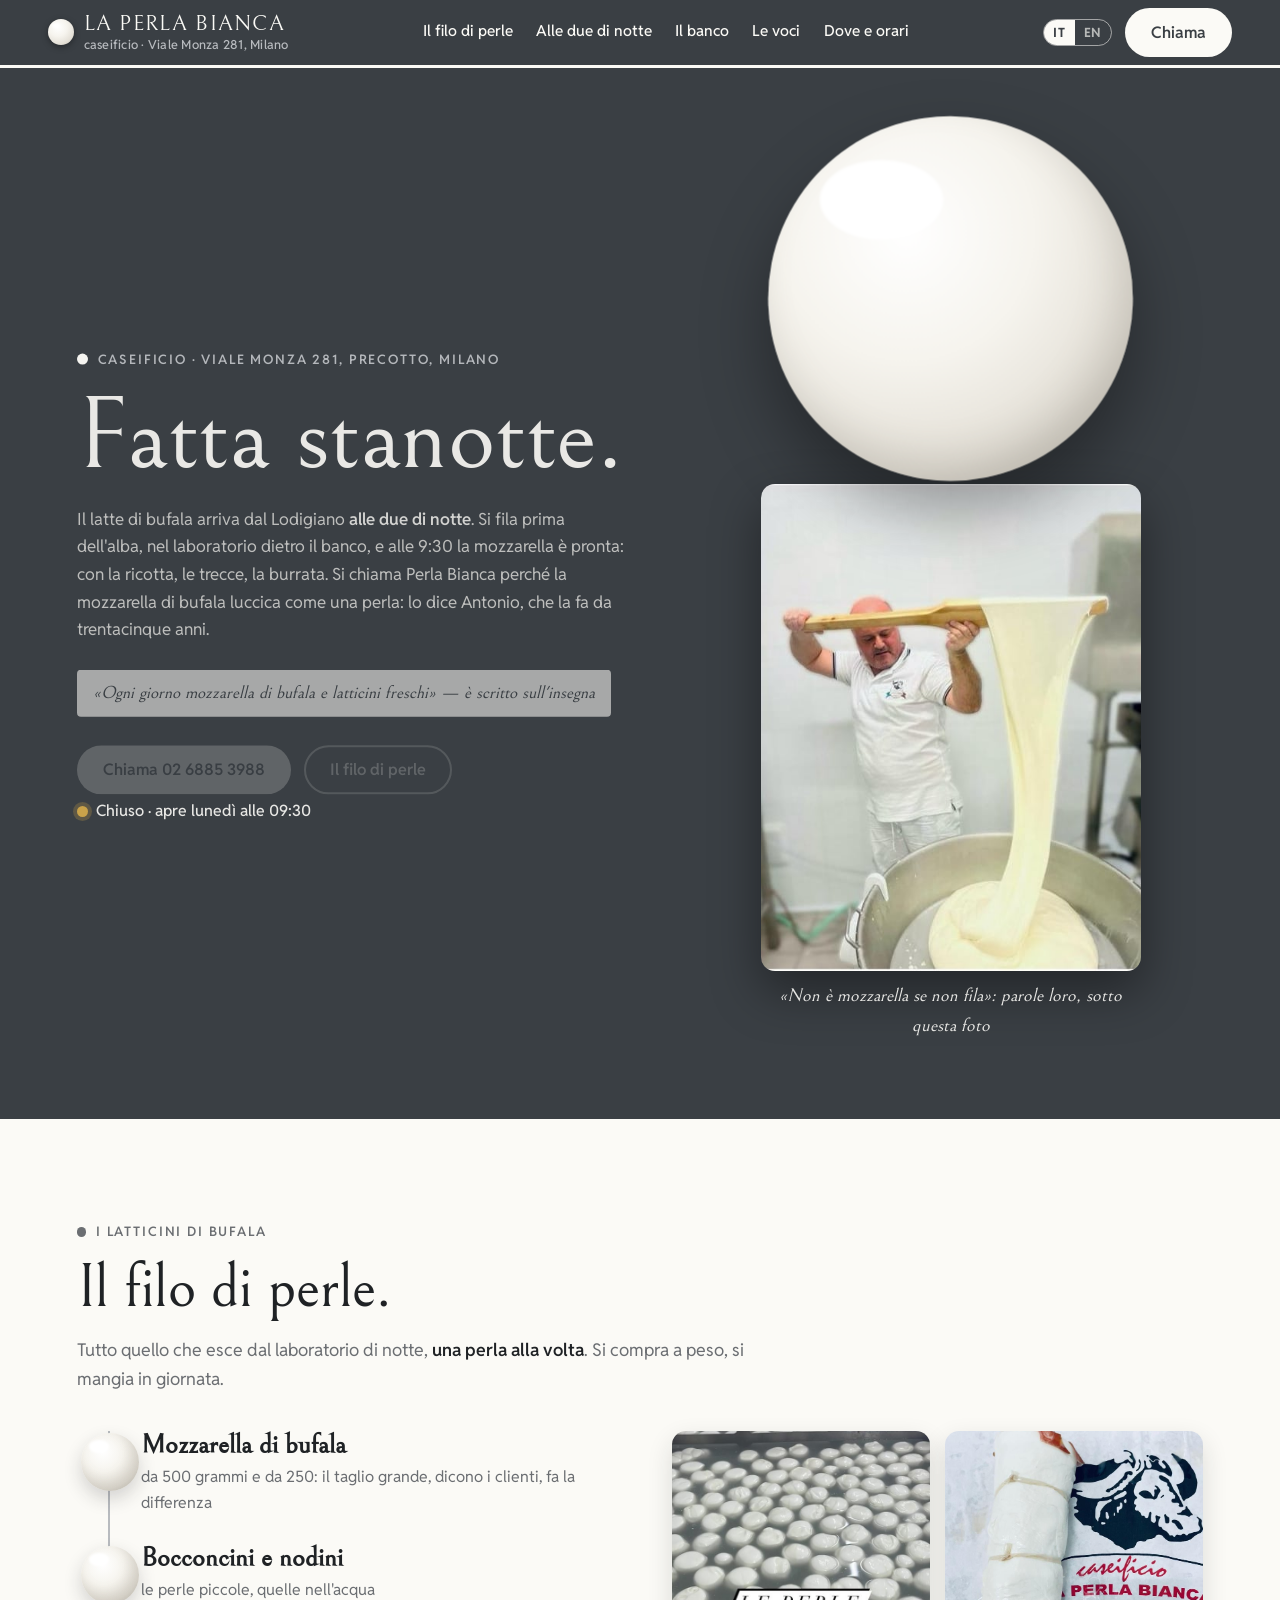
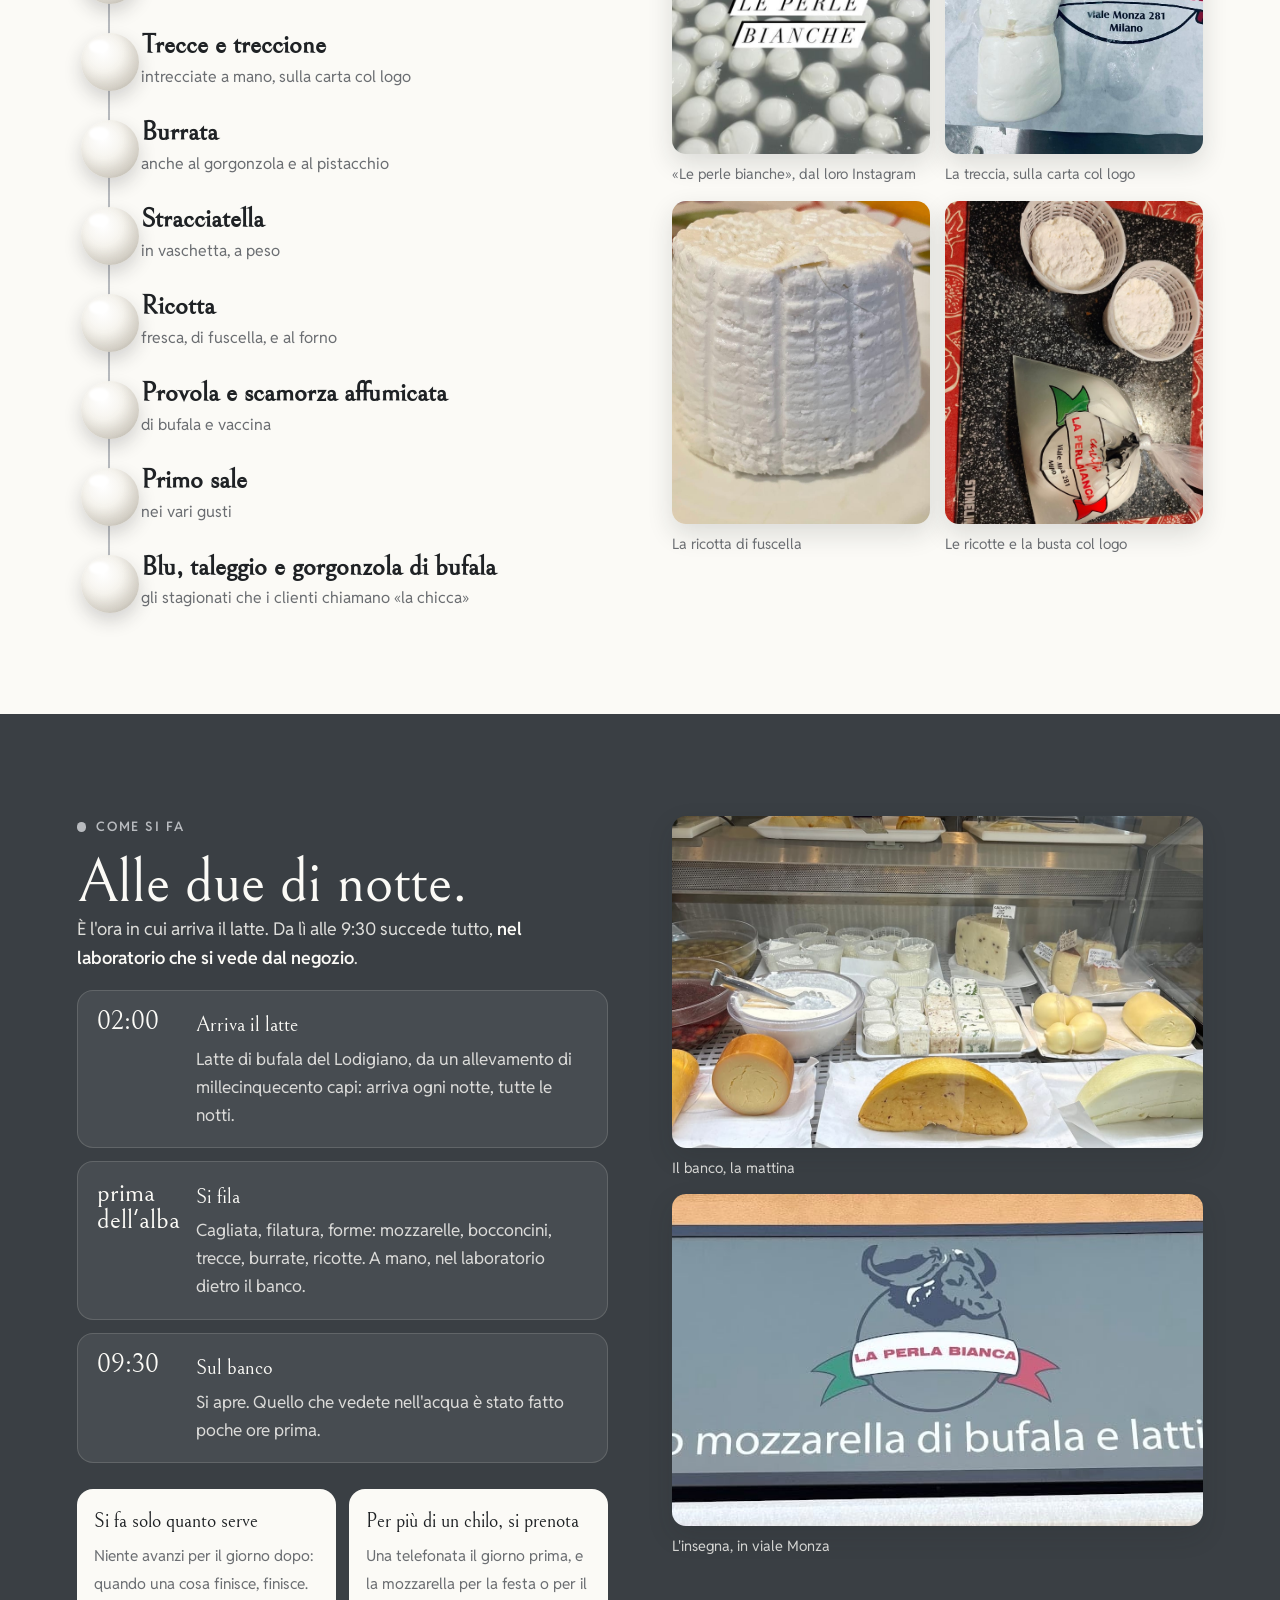
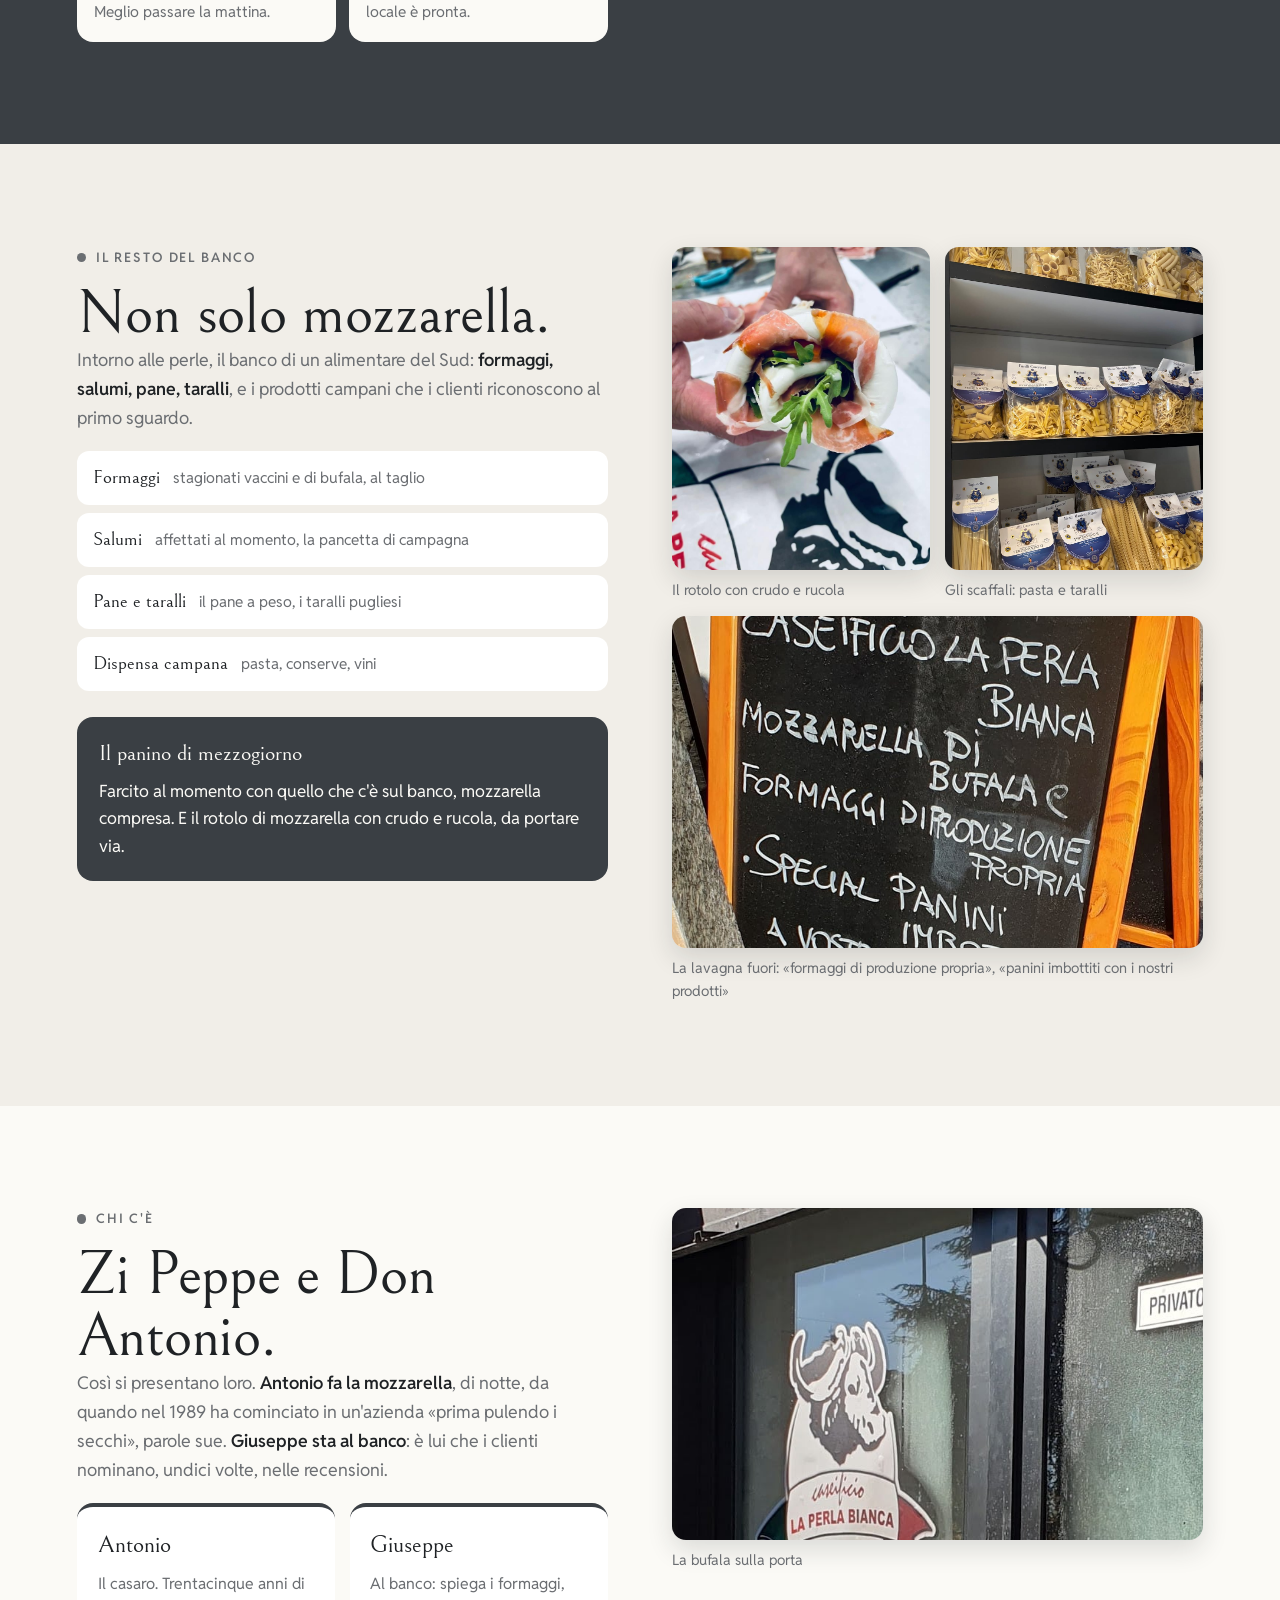
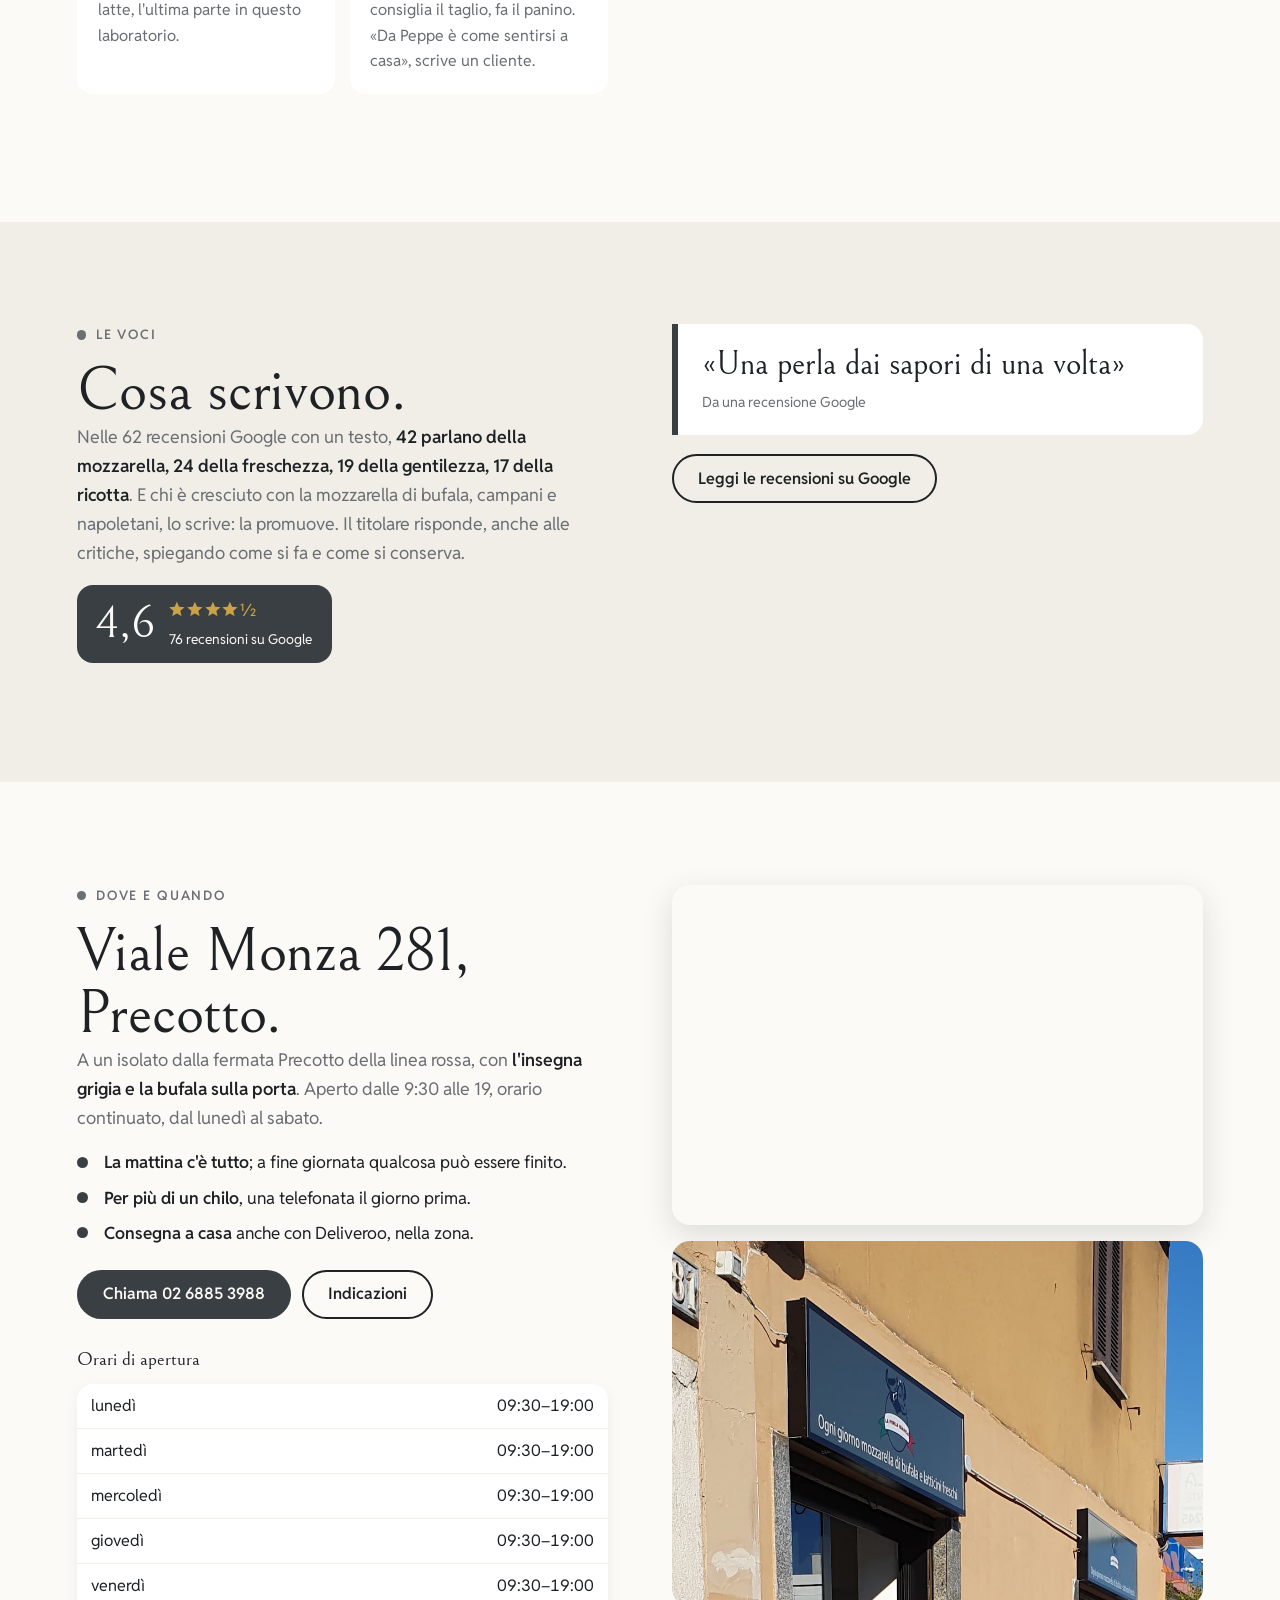
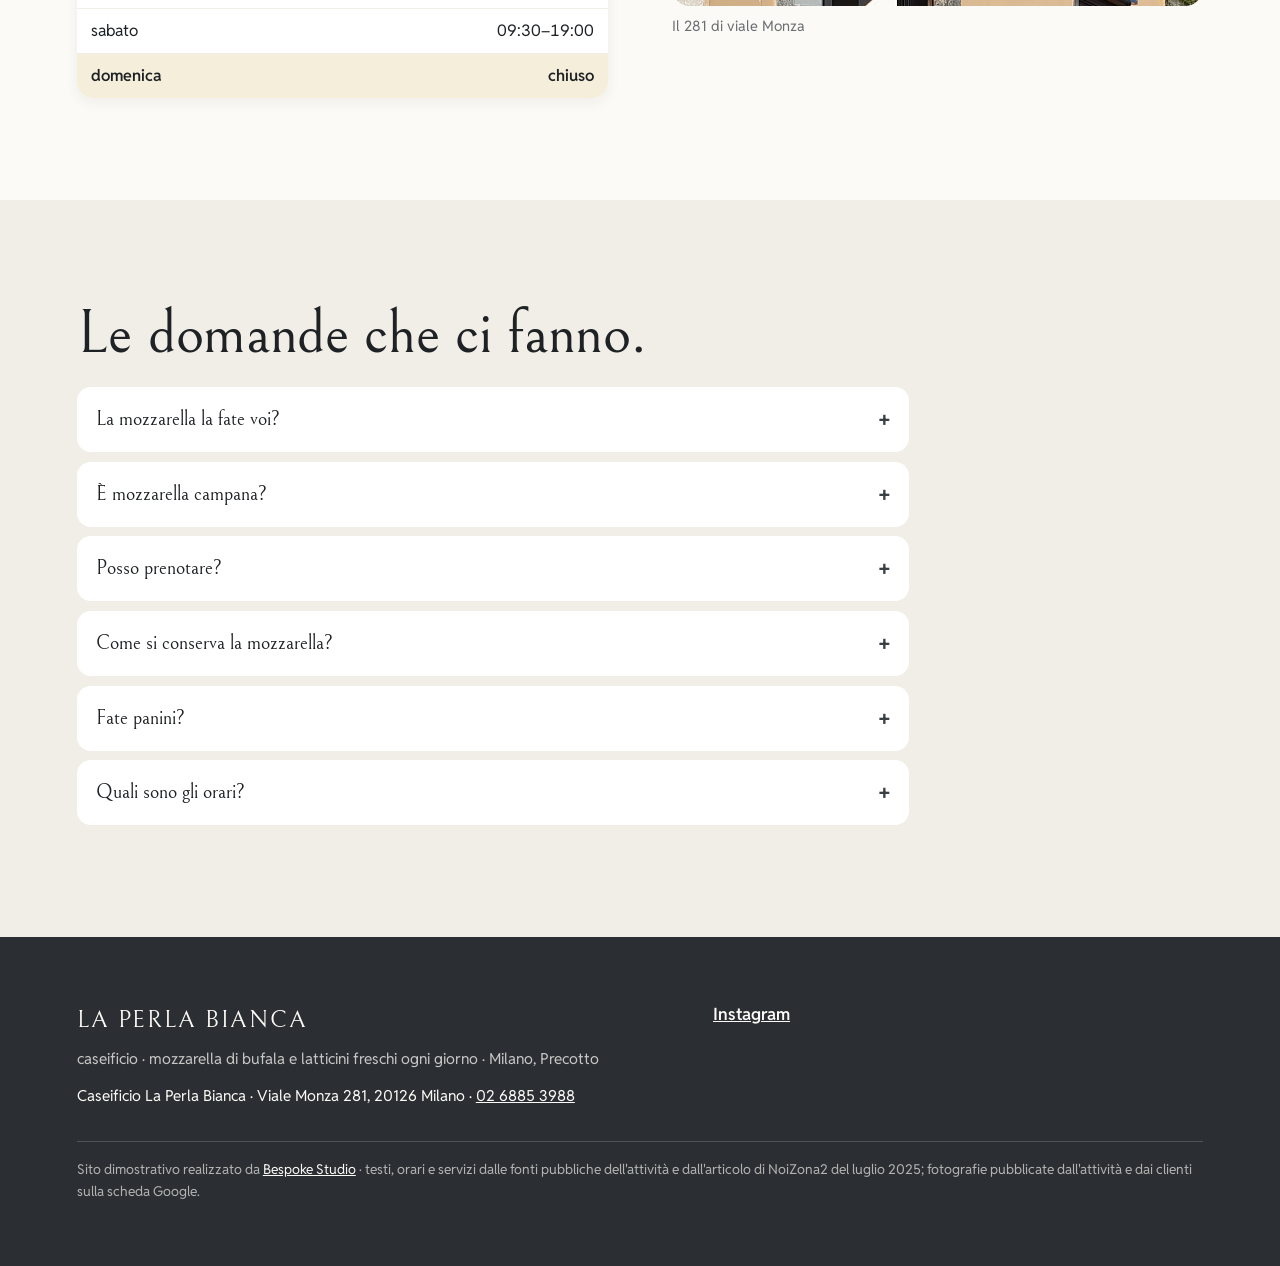
==== index.html @ 7b5be37a "Caseificio La Perla Bianca — sito vetrina «Fatta stanotte.» (Precotto, #188) Il latte di bufala arri" ====
<!doctype html>
<html lang="it" class="no-js">
<head>
<meta charset="utf-8">
<meta name="viewport" content="width=device-width, initial-scale=1">
<title>Caseificio La Perla Bianca — mozzarella di bufala fatta ogni notte a Milano Precotto, Viale Monza 281</title>
<meta name="description" content="Caseificio La Perla Bianca, Viale Monza 281 a Milano Precotto: mozzarella di bufala, bocconcini, trecce, burrata, stracciatella, ricotta, provola e scamorza fatte ogni notte con il latte di bufala del Lodigiano, e alle 9:30 sul banco. Formaggi, salumi, pane, taralli, panini farciti al momento. Tel 02 6885 3988.">
<link rel="canonical" href="https://rotenzark.github.io/caseificio-la-perla-bianca/">
<meta property="og:type" content="business.business">
<meta property="og:title" content="Caseificio La Perla Bianca — Fatta stanotte.">
<meta property="og:description" content="Mozzarella di bufala e latticini freschi ogni giorno, fatti di notte nel laboratorio di Viale Monza 281, Milano Precotto.">
<meta property="og:image" content="https://rotenzark.github.io/caseificio-la-perla-bianca/img/og.jpg">
<meta property="og:url" content="https://rotenzark.github.io/caseificio-la-perla-bianca/">
<meta property="og:locale" content="it_IT">
<meta name="twitter:card" content="summary_large_image">
<meta name="twitter:title" content="Caseificio La Perla Bianca — Fatta stanotte.">
<meta name="twitter:description" content="Mozzarella di bufala e latticini freschi ogni giorno, a Milano Precotto. Viale Monza 281.">
<meta name="twitter:image" content="https://rotenzark.github.io/caseificio-la-perla-bianca/img/og.jpg">
<meta name="theme-color" content="#3A3F44">
<link rel="icon" href="img/favicon.svg" type="image/svg+xml">
<link rel="icon" href="img/favicon-32.png" sizes="32x32" type="image/png">
<link rel="apple-touch-icon" href="img/apple-touch-icon.png">
<link rel="preconnect" href="https://fonts.googleapis.com">
<link rel="preconnect" href="https://fonts.gstatic.com" crossorigin>
<link href="https://fonts.googleapis.com/css2?family=Bellefair&family=Reddit+Sans:wght@400;500;600;700&display=swap" rel="stylesheet">
<link rel="stylesheet" href="css/styles.css?v=1">
<script type="application/ld+json">
{"@context":"https://schema.org","@type":"GroceryStore","name":"Caseificio La Perla Bianca","image":"https://rotenzark.github.io/caseificio-la-perla-bianca/img/og.jpg","url":"https://rotenzark.github.io/caseificio-la-perla-bianca/","telephone":"+390268853988","address":{"@type":"PostalAddress","streetAddress":"Viale Monza 281","addressLocality":"Milano","postalCode":"20126","addressRegion":"MI","addressCountry":"IT"},"openingHoursSpecification":[{"@type":"OpeningHoursSpecification","dayOfWeek":["Monday","Tuesday","Wednesday","Thursday","Friday","Saturday"],"opens":"09:30","closes":"19:00"}],"aggregateRating":{"@type":"AggregateRating","ratingValue":"4.6","reviewCount":"76"},"sameAs":["https://www.instagram.com/laperlabianca_milano/"]}
</script>
<script type="application/ld+json">
{"@context":"https://schema.org","@type":"FAQPage","mainEntity":[
{"@type":"Question","name":"La mozzarella la fate voi?","acceptedAnswer":{"@type":"Answer","text":"Sì: il latte di bufala arriva dal Lodigiano alle due di notte e viene lavorato prima dell'alba nel laboratorio dietro il banco, che si vede dal negozio. Alle 9:30 la mozzarella è pronta."}},
{"@type":"Question","name":"È mozzarella campana?","acceptedAnswer":{"@type":"Answer","text":"No: è mozzarella di latte di bufala del Lodigiano, fatta a Milano ogni notte. Tra chi la compra ci sono molti campani e napoletani, e lo scrivono nelle recensioni."}},
{"@type":"Question","name":"Posso prenotare?","acceptedAnswer":{"@type":"Answer","text":"Sì, con una telefonata allo 02 6885 3988: per quantità sopra il chilo è meglio prenotare il giorno prima, perché si produce solo quanto serve e quando finisce, finisce."}},
{"@type":"Question","name":"Come si conserva la mozzarella?","acceptedAnswer":{"@type":"Answer","text":"Nel suo liquido, e se non si mangia subito in frigorifero, tirandola fuori un po' prima di mangiarla. È un prodotto fresco e delicato: meglio comprarla il giorno stesso."}},
{"@type":"Question","name":"Fate panini?","acceptedAnswer":{"@type":"Answer","text":"Sì: panini farciti al momento con i prodotti del banco, mozzarella compresa, per il pranzo. E il rotolo di mozzarella con crudo e rucola."}},
{"@type":"Question","name":"Quali sono gli orari?","acceptedAnswer":{"@type":"Answer","text":"Dal lunedì al sabato dalle 9:30 alle 19, orario continuato. Domenica chiuso. La mattina c'è tutto; a fine giornata qualcosa può essere finito."}}
]}
</script>
</head>
<body>

<div class="intro" id="intro" aria-hidden="true">
  <span class="perla"><span class="perla__luce"></span></span>
  <p class="intro__nome">La Perla Bianca</p>
  <button type="button" class="intro__skip" id="introSkip" data-i18n="intro.skip">salta</button>
</div>

<header class="testata" id="top">
  <a class="marchio" href="#top" aria-label="Caseificio La Perla Bianca, torna in cima" data-i18n-aria="nav.home">
    <span class="perla" aria-hidden="true"><span class="perla__luce"></span></span>
    <span><span class="marchio__n">La Perla Bianca</span><br><span class="marchio__s" data-i18n="marchio.s">caseificio · Viale Monza 281, Milano</span></span>
  </a>
  <nav class="nav" id="mainNav" aria-label="Menu principale">
    <a href="#perle" data-i18n="nav.perle">Il filo di perle</a>
    <a href="#notte" data-i18n="nav.notte">Alle due di notte</a>
    <a href="#banco" data-i18n="nav.banco">Il banco</a>
    <a href="#voci" data-i18n="nav.voci">Le voci</a>
    <a href="#dove" data-i18n="nav.dove">Dove e orari</a>
  </nav>
  <div class="testata__coda">
    <div class="lingue" role="group" aria-label="Lingua">
      <button type="button" data-lang="it" class="is-on">IT</button><button type="button" data-lang="en">EN</button>
    </div>
    <a class="bottone bottone--perla" href="tel:+390268853988" data-i18n="cta.chiama">Chiama</a>
    <button type="button" class="burger" id="burger" aria-label="Apri il menu" aria-expanded="false" aria-controls="drawer" data-i18n-aria="nav.apri"><span></span><span></span><span></span></button>
  </div>
</header>
<div class="drawer" id="drawer" hidden>
  <a href="#perle" data-i18n="nav.perle">Il filo di perle</a>
  <a href="#notte" data-i18n="nav.notte">Alle due di notte</a>
  <a href="#banco" data-i18n="nav.banco">Il banco</a>
  <a href="#voci" data-i18n="nav.voci">Le voci</a>
  <a href="#dove" data-i18n="nav.dove">Dove e orari</a>
  <a class="drawer__cta" href="tel:+390268853988" data-i18n="cta.chiama2">Chiama 02 6885 3988</a>
</div>

<main>

<!-- ═══ APERTURA: sul grigio dell'insegna, la perla grande e Antonio che fila ═══ -->
<section class="apertura" aria-labelledby="titolo">
  <div class="apertura__testo">
    <p class="apertura__kicker" data-i18n="h.kicker">Caseificio · Viale Monza 281, Precotto, Milano</p>
    <h1 class="apertura__h" id="titolo" data-i18n="h.h1">Fatta stanotte.</h1>
    <p class="apertura__sub" data-i18n="h.sub">Il latte di bufala arriva dal Lodigiano <em>alle due di notte</em>. Si fila prima dell'alba, nel laboratorio dietro il banco, e alle 9:30 la mozzarella è pronta: con la ricotta, le trecce, la burrata. Si chiama Perla Bianca perché la mozzarella di bufala luccica come una perla: lo dice Antonio, che la fa da trentacinque anni.</p>
    <p class="nastro" data-i18n="h.nastro">«Ogni giorno mozzarella di bufala e latticini freschi» — è scritto sull'insegna</p>
    <div class="apertura__azioni">
      <a class="bottone bottone--perla" href="tel:+390268853988" data-i18n="h.cta1">Chiama 02 6885 3988</a>
      <a class="bottone bottone--filo-chiaro" href="#perle" data-i18n="h.cta2">Il filo di perle</a>
    </div>
    <p class="apertura__stato" id="orarioStato">Orari in negozio</p>
  </div>
  <div class="apertura__scena">
    <span class="perla perla--grande" id="perlaGrande" aria-hidden="true"><span class="perla__luce" id="perlaLuce"></span></span>
    <figure class="apertura__foto">
      <img src="img/filatura.jpg" alt="Antonio nel laboratorio solleva con una pala di legno la pasta filata della mozzarella, che si allunga dal secchio d'acciaio" width="495" height="635" data-i18n-alt="h.alt">
      <figcaption data-i18n="h.cap">«Non è mozzarella se non fila»: parole loro, sotto questa foto</figcaption>
    </figure>
  </div>
</section>

<!-- ═══ 1 · IL FILO DI PERLE ═══ -->
<section class="sezione sezione--perla" id="perle" aria-labelledby="ph">
  <div class="sezione__testa">
    <p class="sezione__k" data-i18n="p.k">i latticini di bufala</p>
    <h2 id="ph" data-i18n="p.h">Il filo di perle.</h2>
    <p class="sezione__p reveal" data-i18n="p.p">Tutto quello che esce dal laboratorio di notte, <em>una perla alla volta</em>. Si compra a peso, si mangia in giornata.</p>
  </div>
  <div class="griglia">
    <ol class="filo" id="filo">
      <li data-perla><span class="perla" aria-hidden="true"><span class="perla__luce"></span></span><b data-i18n="f1.t">Mozzarella di bufala</b><span data-i18n="f1.d">da 500 grammi e da 250: il taglio grande, dicono i clienti, fa la differenza</span></li>
      <li data-perla><span class="perla" aria-hidden="true"><span class="perla__luce"></span></span><b data-i18n="f2.t">Bocconcini e nodini</b><span data-i18n="f2.d">le perle piccole, quelle nell'acqua</span></li>
      <li data-perla><span class="perla" aria-hidden="true"><span class="perla__luce"></span></span><b data-i18n="f3.t">Trecce e treccione</b><span data-i18n="f3.d">intrecciate a mano, sulla carta col logo</span></li>
      <li data-perla><span class="perla" aria-hidden="true"><span class="perla__luce"></span></span><b data-i18n="f4.t">Burrata</b><span data-i18n="f4.d">anche al gorgonzola e al pistacchio</span></li>
      <li data-perla><span class="perla" aria-hidden="true"><span class="perla__luce"></span></span><b data-i18n="f5.t">Stracciatella</b><span data-i18n="f5.d">in vaschetta, a peso</span></li>
      <li data-perla><span class="perla" aria-hidden="true"><span class="perla__luce"></span></span><b data-i18n="f6.t">Ricotta</b><span data-i18n="f6.d">fresca, di fuscella, e al forno</span></li>
      <li data-perla><span class="perla" aria-hidden="true"><span class="perla__luce"></span></span><b data-i18n="f7.t">Provola e scamorza affumicata</b><span data-i18n="f7.d">di bufala e vaccina</span></li>
      <li data-perla><span class="perla" aria-hidden="true"><span class="perla__luce"></span></span><b data-i18n="f8.t">Primo sale</b><span data-i18n="f8.d">nei vari gusti</span></li>
      <li data-perla><span class="perla" aria-hidden="true"><span class="perla__luce"></span></span><b data-i18n="f9.t">Blu, taleggio e gorgonzola di bufala</b><span data-i18n="f9.d">gli stagionati che i clienti chiamano «la chicca»</span></li>
    </ol>
    <ul class="tessere">
      <li class="reveal"><figure><button type="button" class="shot" data-full="img/perle.jpg"><img src="img/perle.jpg" alt="Decine di mozzarelle bianche galleggiano nell'acqua di governo, con la scritta del loro post «Le perle bianche»" width="576" height="860" data-i18n-alt="p.a1"></button><figcaption data-i18n="p.c1">«Le perle bianche», dal loro Instagram</figcaption></figure></li>
      <li class="reveal reveal-d1"><figure><button type="button" class="shot" data-full="img/treccia.jpg"><img src="img/treccia.jpg" alt="Una treccia di mozzarella legata con la rafia sulla carta con il logo della bufala e l'indirizzo Viale Monza 281" width="768" height="1024" data-i18n-alt="p.a2"></button><figcaption data-i18n="p.c2">La treccia, sulla carta col logo</figcaption></figure></li>
      <li class="reveal reveal-d2"><figure><button type="button" class="shot" data-full="img/ricotta.jpg"><img src="img/ricotta.jpg" alt="Una ricotta di fuscella appena sformata, con i segni del cestino, su un piatto" width="1200" height="1138" data-i18n-alt="p.a3"></button><figcaption data-i18n="p.c3">La ricotta di fuscella</figcaption></figure></li>
      <li class="reveal reveal-d3"><figure><button type="button" class="shot" data-full="img/fuscelle.jpg"><img src="img/fuscelle.jpg" alt="Due ricotte nelle fuscelle e la busta della mozzarella con il logo La Perla Bianca" width="1200" height="1750" data-i18n-alt="p.a4"></button><figcaption data-i18n="p.c4">Le ricotte e la busta col logo</figcaption></figure></li>
    </ul>
  </div>
</section>

<!-- ═══ 2 · ALLE DUE DI NOTTE ═══ -->
<section class="sezione sezione--notte" id="notte" aria-labelledby="nh">
  <div class="griglia">
    <div>
      <p class="sezione__k" data-i18n="n.k">come si fa</p>
      <h2 id="nh" data-i18n="n.h">Alle due di notte.</h2>
      <p class="sezione__p reveal" data-i18n="n.p">È l'ora in cui arriva il latte. Da lì alle 9:30 succede tutto, <em>nel laboratorio che si vede dal negozio</em>.</p>
      <ol class="passi">
        <li class="reveal"><time datetime="02:00">02:00</time><div><b data-i18n="s1.t">Arriva il latte</b><p data-i18n="s1.d">Latte di bufala del Lodigiano, da un allevamento di millecinquecento capi: arriva ogni notte, tutte le notti.</p></div></li>
        <li class="reveal reveal-d1"><time datetime="05:00">prima dell'alba</time><div><b data-i18n="s2.t">Si fila</b><p data-i18n="s2.d">Cagliata, filatura, forme: mozzarelle, bocconcini, trecce, burrate, ricotte. A mano, nel laboratorio dietro il banco.</p></div></li>
        <li class="reveal reveal-d2"><time datetime="09:30">09:30</time><div><b data-i18n="s3.t">Sul banco</b><p data-i18n="s3.d">Si apre. Quello che vedete nell'acqua è stato fatto poche ore prima.</p></div></li>
      </ol>
      <ul class="regole">
        <li class="reveal"><b data-i18n="r1.t">Si fa solo quanto serve</b><span data-i18n="r1.d">Niente avanzi per il giorno dopo: quando una cosa finisce, finisce. Meglio passare la mattina.</span></li>
        <li class="reveal reveal-d1"><b data-i18n="r2.t">Per più di un chilo, si prenota</b><span data-i18n="r2.d">Una telefonata il giorno prima, e la mozzarella per la festa o per il locale è pronta.</span></li>
      </ul>
    </div>
    <ul class="tessere">
      <li class="tutto reveal"><figure><button type="button" class="shot shot--largo" data-full="img/banco.jpg"><img src="img/banco.jpg" alt="Il banco frigo del caseificio con mozzarelle, ricottine e caciotte sui vassoi" width="1200" height="1120" data-i18n-alt="n.a1"></button><figcaption data-i18n="n.c1">Il banco, la mattina</figcaption></figure></li>
      <li class="tutto reveal reveal-d1"><figure><button type="button" class="shot shot--largo" data-full="img/insegna.jpg"><img src="img/insegna.jpg" alt="L'insegna grigia con il logo della bufala e la scritta: Ogni giorno mozzarella di bufala e latticini freschi" width="1376" height="384" data-i18n-alt="n.a2"></button><figcaption data-i18n="n.c2">L'insegna, in viale Monza</figcaption></figure></li>
    </ul>
  </div>
</section>

<!-- ═══ 3 · IL RESTO DEL BANCO ═══ -->
<section class="sezione sezione--latte" id="banco" aria-labelledby="bh">
  <div class="griglia">
    <div>
      <p class="sezione__k" data-i18n="b.k">il resto del banco</p>
      <h2 id="bh" data-i18n="b.h">Non solo mozzarella.</h2>
      <p class="sezione__p reveal" data-i18n="b.p">Intorno alle perle, il banco di un alimentare del Sud: <em>formaggi, salumi, pane, taralli</em>, e i prodotti campani che i clienti riconoscono al primo sguardo.</p>
      <ul class="elenco">
        <li class="reveal"><b data-i18n="e1.t">Formaggi</b><span data-i18n="e1.d">stagionati vaccini e di bufala, al taglio</span></li>
        <li class="reveal reveal-d1"><b data-i18n="e2.t">Salumi</b><span data-i18n="e2.d">affettati al momento, la pancetta di campagna</span></li>
        <li class="reveal reveal-d2"><b data-i18n="e3.t">Pane e taralli</b><span data-i18n="e3.d">il pane a peso, i taralli pugliesi</span></li>
        <li class="reveal reveal-d3"><b data-i18n="e4.t">Dispensa campana</b><span data-i18n="e4.d">pasta, conserve, vini</span></li>
      </ul>
      <p class="panino reveal"><b data-i18n="b.pt">Il panino di mezzogiorno</b><span data-i18n="b.pd">Farcito al momento con quello che c'è sul banco, mozzarella compresa. E il rotolo di mozzarella con crudo e rucola, da portare via.</span></p>
    </div>
    <ul class="tessere">
      <li class="reveal"><figure><button type="button" class="shot" data-full="img/involtino.jpg"><img src="img/involtino.jpg" alt="Una mano tiene un involtino di mozzarella con prosciutto crudo e rucola" width="768" height="1024" data-i18n-alt="b.a1"></button><figcaption data-i18n="b.c1">Il rotolo con crudo e rucola</figcaption></figure></li>
      <li class="reveal reveal-d1"><figure><button type="button" class="shot" data-full="img/scaffali.jpg"><img src="img/scaffali.jpg" alt="Gli scaffali del negozio con i pacchi di pasta e i taralli" width="1200" height="1280" data-i18n-alt="b.a2"></button><figcaption data-i18n="b.c2">Gli scaffali: pasta e taralli</figcaption></figure></li>
      <li class="tutto reveal reveal-d2"><figure><button type="button" class="shot shot--largo" data-full="img/lavagna.jpg"><img src="img/lavagna.jpg" alt="La lavagna fuori dal negozio: Caseificio La Perla Bianca, mozzarella di bufala e formaggi di produzione propria, special panini imbottiti con i nostri prodotti" width="900" height="1005" data-i18n-alt="b.a3"></button><figcaption data-i18n="b.c3">La lavagna fuori: «formaggi di produzione propria», «panini imbottiti con i nostri prodotti»</figcaption></figure></li>
    </ul>
  </div>
</section>

<!-- ═══ 4 · ZI PEPPE E DON ANTONIO ═══ -->
<section class="sezione sezione--perla" id="chi" aria-labelledby="ch">
  <div class="griglia">
    <div>
      <p class="sezione__k" data-i18n="c.k">chi c'è</p>
      <h2 id="ch" data-i18n="c.h">Zi Peppe e Don Antonio.</h2>
      <p class="sezione__p reveal" data-i18n="c.p">Così si presentano loro. <em>Antonio fa la mozzarella</em>, di notte, da quando nel 1989 ha cominciato in un'azienda «prima pulendo i secchi», parole sue. <em>Giuseppe sta al banco</em>: è lui che i clienti nominano, undici volte, nelle recensioni.</p>
      <ul class="chi">
        <li class="reveal"><b data-i18n="c1.t">Antonio</b><p data-i18n="c1.d">Il casaro. Trentacinque anni di latte, l'ultima parte in questo laboratorio.</p></li>
        <li class="reveal reveal-d1"><b data-i18n="c2.t">Giuseppe</b><p data-i18n="c2.d">Al banco: spiega i formaggi, consiglia il taglio, fa il panino. «Da Peppe è come sentirsi a casa», scrive un cliente.</p></li>
      </ul>
    </div>
    <ul class="tessere">
      <li class="tutto reveal"><figure><button type="button" class="shot shot--largo" data-full="img/porta.jpg"><img src="img/porta.jpg" alt="L'adesivo con il logo della bufala e la scritta La Perla Bianca sulla porta a vetri del negozio" width="720" height="967" data-i18n-alt="c.a1"></button><figcaption data-i18n="c.c1">La bufala sulla porta</figcaption></figure></li>
    </ul>
  </div>
</section>

<!-- ═══ LE VOCI ═══ -->
<section class="sezione sezione--latte" id="voci" aria-labelledby="vh">
  <div class="griglia">
    <div>
      <p class="sezione__k" data-i18n="v.k">le voci</p>
      <h2 id="vh" data-i18n="v.h">Cosa scrivono.</h2>
      <p class="sezione__p reveal" data-i18n="v.p">Nelle 62 recensioni Google con un testo, <em>42 parlano della mozzarella, 24 della freschezza, 19 della gentilezza, 17 della ricotta</em>. E chi è cresciuto con la mozzarella di bufala, campani e napoletani, lo scrive: la promuove. Il titolare risponde, anche alle critiche, spiegando come si fa e come si conserva.</p>
      <p class="badge reveal"><span class="badge__n">4,6</span><span class="badge__stelle" aria-hidden="true">★★★★½</span><span class="badge__s" data-i18n="v.badge">76 recensioni su Google</span></p>
    </div>
    <div>
      <blockquote class="voci__cit reveal">
        <p data-i18n="v.cit">«Una perla dai sapori di una volta»</p>
        <cite data-i18n="v.citda">Da una recensione Google</cite>
      </blockquote>
      <p class="reveal"><a class="bottone bottone--filo" href="https://www.google.com/maps/search/?api=1&query=Caseificio+La+Perla+Bianca+Viale+Monza+281+Milano" target="_blank" rel="noopener" data-i18n="v.btn">Leggi le recensioni su Google</a></p>
    </div>
  </div>
</section>

<!-- ═══ DOVE E QUANDO ═══ -->
<section class="sezione sezione--perla" id="dove" aria-labelledby="dh">
  <div class="griglia">
    <div>
      <p class="sezione__k" data-i18n="d.k">dove e quando</p>
      <h2 id="dh" data-i18n="d.h">Viale Monza 281, Precotto.</h2>
      <p class="sezione__p reveal" data-i18n="d.p">A un isolato dalla fermata Precotto della linea rossa, con <em>l'insegna grigia e la bufala sulla porta</em>. Aperto dalle 9:30 alle 19, orario continuato, dal lunedì al sabato.</p>
      <ul class="dove__note reveal">
        <li><span data-i18n="d.n1"><b>La mattina c'è tutto</b>; a fine giornata qualcosa può essere finito.</span></li>
        <li><span data-i18n="d.n2"><b>Per più di un chilo</b>, una telefonata il giorno prima.</span></li>
        <li><span data-i18n="d.n3"><b>Consegna a casa</b> anche con Deliveroo, nella zona.</span></li>
      </ul>
      <div class="dove__azioni reveal">
        <a class="bottone bottone--notte" href="tel:+390268853988" data-i18n="d.tel">Chiama 02 6885 3988</a>
        <a class="bottone bottone--filo" href="https://www.google.com/maps/dir/?api=1&destination=Viale+Monza+281,+20126+Milano" target="_blank" rel="noopener" data-i18n="d.strada">Indicazioni</a>
      </div>
      <table class="orari reveal">
        <caption data-i18n="o.cap">Orari di apertura</caption>
        <tbody>
          <tr data-day="1"><td data-i18n="g.lun">lunedì</td><td>09:30–19:00</td></tr>
          <tr data-day="2"><td data-i18n="g.mar">martedì</td><td>09:30–19:00</td></tr>
          <tr data-day="3"><td data-i18n="g.mer">mercoledì</td><td>09:30–19:00</td></tr>
          <tr data-day="4"><td data-i18n="g.gio">giovedì</td><td>09:30–19:00</td></tr>
          <tr data-day="5"><td data-i18n="g.ven">venerdì</td><td>09:30–19:00</td></tr>
          <tr data-day="6"><td data-i18n="g.sab">sabato</td><td>09:30–19:00</td></tr>
          <tr data-day="0"><td data-i18n="g.dom">domenica</td><td data-i18n="g.chiuso">chiuso</td></tr>
        </tbody>
      </table>
    </div>
    <div>
      <figure class="mappa reveal" id="mappa">
        <iframe title="Mappa: Caseificio La Perla Bianca, Viale Monza 281, Milano" data-i18n-title="d.mappa" src="https://www.google.com/maps?q=Caseificio+La+Perla+Bianca,+Viale+Monza+281,+20126+Milano&output=embed" loading="lazy" allowfullscreen referrerpolicy="no-referrer-when-downgrade"></iframe>
      </figure>
      <figure class="dove__foto reveal">
        <img src="img/ingresso.jpg" alt="L'ingresso del caseificio in viale Monza con il numero civico 281 e l'insegna sopra la porta" width="960" height="853" data-i18n-alt="d.alt">
        <figcaption data-i18n="d.cap">Il 281 di viale Monza</figcaption>
      </figure>
    </div>
  </div>
</section>

<!-- ═══ DOMANDE ═══ -->
<section class="sezione sezione--latte domande" id="domande" aria-labelledby="doh">
  <h2 id="doh" data-i18n="do.h">Le domande che ci fanno.</h2>
  <details class="reveal"><summary data-i18n="qa.1">La mozzarella la fate voi?</summary><p data-i18n="ra.1">Sì: il latte di bufala arriva dal Lodigiano alle due di notte e viene lavorato prima dell'alba nel laboratorio dietro il banco, che si vede dal negozio. Alle 9:30 la mozzarella è pronta.</p></details>
  <details class="reveal"><summary data-i18n="qa.2">È mozzarella campana?</summary><p data-i18n="ra.2">No: è mozzarella di latte di bufala del Lodigiano, fatta a Milano ogni notte. Tra chi la compra ci sono molti campani e napoletani, e lo scrivono nelle recensioni.</p></details>
  <details class="reveal"><summary data-i18n="qa.3">Posso prenotare?</summary><p data-i18n="ra.3">Sì, con una telefonata allo 02 6885 3988: per quantità sopra il chilo è meglio prenotare il giorno prima, perché si produce solo quanto serve e quando finisce, finisce.</p></details>
  <details class="reveal"><summary data-i18n="qa.4">Come si conserva la mozzarella?</summary><p data-i18n="ra.4">Nel suo liquido, e se non si mangia subito in frigorifero, tirandola fuori un po' prima di mangiarla. È un prodotto fresco e delicato: meglio comprarla il giorno stesso.</p></details>
  <details class="reveal"><summary data-i18n="qa.5">Fate panini?</summary><p data-i18n="ra.5">Sì: panini farciti al momento con i prodotti del banco, mozzarella compresa, per il pranzo. E il rotolo di mozzarella con crudo e rucola.</p></details>
  <details class="reveal"><summary data-i18n="qa.6">Quali sono gli orari?</summary><p data-i18n="ra.6">Dal lunedì al sabato dalle 9:30 alle 19, orario continuato. Domenica chiuso. La mattina c'è tutto; a fine giornata qualcosa può essere finito.</p></details>
</section>

</main>

<footer class="piede">
  <div>
    <p class="piede__m">La Perla Bianca</p>
    <p class="piede__s" data-i18n="piede.s">caseificio · mozzarella di bufala e latticini freschi ogni giorno · Milano, Precotto</p>
    <p class="piede__d" data-i18n="piede.d">Caseificio La Perla Bianca · Viale Monza 281, 20126 Milano · <a href="tel:+390268853988">02 6885 3988</a></p>
  </div>
  <p class="piede__soc"><a href="https://www.instagram.com/laperlabianca_milano/" target="_blank" rel="noopener">Instagram</a></p>
  <p class="piede__b" data-i18n="piede.b">Sito dimostrativo realizzato da <a href="https://bespokestud.io" target="_blank" rel="noopener">Bespoke Studio</a> · testi, orari e servizi dalle fonti pubbliche dell'attività e dall'articolo di NoiZona2 del luglio 2025; fotografie pubblicate dall'attività e dai clienti sulla scheda Google.</p>
</footer>

<div class="barra" id="actionBar">
  <a href="tel:+390268853988" data-i18n="b.chiama">Chiama</a>
  <a href="#perle" data-i18n="b.perle">Perle</a>
  <a href="#dove" data-i18n="b.orari">Orari</a>
  <a href="#mappa" data-i18n="b.mappa">Mappa</a>
</div>

<div class="lightbox" id="lightbox" hidden>
  <button type="button" class="lightbox__chiudi" id="lightboxClose" aria-label="Chiudi" data-i18n-aria="lb.chiudi">&times;</button>
  <img src="" alt="" id="lightboxImg">
</div>

<script src="https://cdn.jsdelivr.net/npm/gsap@3.12.5/dist/gsap.min.js"></script>
<script src="https://cdn.jsdelivr.net/npm/gsap@3.12.5/dist/ScrollTrigger.min.js"></script>
<script src="js/main.js?v=1"></script>
</body>
</html>
---- css/styles.css ----
/* Caseificio La Perla Bianca · Precotto — «Fatta stanotte.»
   Il latte di bufala arriva alle due di notte e alle 9:30 la mozzarella è sul banco. Il nome è la
   loro metafora (la mozzarella che luccica come una perla) e il sito è un filo di perle: ogni
   latticino è una perla che si forma. Palette dal grigio dell'insegna e dal bianco del prodotto. */

/* ── reset tecnico (PLUMBING) ── */
[hidden]{display:none !important}
img{max-width:100%;height:auto}
*,*::before,*::after{box-sizing:border-box}

:root{
  --notte:#3A3F44; --notte-scura:#2B2F33; --notte-chiara:#4B5157;
  --perla:#FBFAF6; --latte:#F1EEE8; --siero:#E3DFD6; --bianco:#FFFFFF;
  --rosso:#C8102E; --verde:#1E7A46; --paglia:#C9A24A;
  --grafite:#1F2225; --grigio:#6B6E72; --grigio-chiaro:#B8BBBF;
  --f-tit:'Bellefair',Georgia,'Times New Roman',serif;
  --f-txt:'Reddit Sans',system-ui,-apple-system,'Segoe UI',sans-serif;
  --lato:clamp(1.2rem,6vw,6rem);
  --testata:68px;
}
html{scroll-behavior:smooth;scroll-padding-top:calc(var(--testata) + 8px)}
body{margin:0;font-family:var(--f-txt);font-size:1.06rem;line-height:1.65;color:var(--grafite);background:var(--perla);-webkit-font-smoothing:antialiased;overflow-x:hidden}
img{display:block}
a{color:inherit}
h1,h2,h3,h4{font-family:var(--f-tit);font-weight:400;line-height:1.02;margin:0;letter-spacing:-.005em}
h2{font-size:clamp(2.2rem,4.8vw,3.8rem)}
h3{font-size:clamp(1.3rem,2vw,1.6rem)}
p{margin:0 0 1em}
b,strong{font-weight:600}
:focus-visible{outline:3px solid var(--paglia);outline-offset:3px}
.sr{position:absolute;width:1px;height:1px;overflow:hidden;clip-path:inset(50%);white-space:nowrap}

/* reveal: stato iniziale solo dietro .js (anti-flash) */
.js .reveal{opacity:0;transform:translateY(14px);transition:opacity .7s ease,transform .7s ease}
.js .reveal.in-view{opacity:1;transform:none}
html:not(.js) .reveal{opacity:1;transform:none}

/* ── la perla (firma): una sfera bianca col riflesso che scorre ── */
.perla{position:relative;display:inline-block;width:var(--d,64px);height:var(--d,64px);border-radius:50%;background:radial-gradient(circle at 38% 32%,#FFFFFF 0,#F6F4EE 38%,#E4E0D7 70%,#B9B4A9 100%);box-shadow:0 8px 18px rgba(31,34,37,.18),inset -6px -8px 14px rgba(120,115,105,.18);overflow:hidden;flex:none}
.perla__luce{position:absolute;left:14%;top:12%;width:34%;height:22%;border-radius:50%;background:rgba(255,255,255,.95);filter:blur(1px);transform:translateX(0)}
.perla--grande{--d:clamp(200px,26vw,340px);box-shadow:0 30px 60px rgba(0,0,0,.35),inset -14px -20px 34px rgba(120,115,105,.22)}

/* ── intro: una perla sul grigio dell'insegna ── */
.intro{position:fixed;inset:0;z-index:300;display:grid;place-content:center;justify-items:center;gap:1rem;background:var(--notte);color:var(--perla);transition:opacity .6s,visibility .6s}
.intro.hide{opacity:0;visibility:hidden}
.intro .perla{--d:clamp(90px,18vw,140px);animation:siForma .9s cubic-bezier(.2,.9,.3,1.3) both}
@keyframes siForma{from{transform:scale(0)}to{transform:scale(1)}}
.intro .perla__luce{animation:luccica 1.6s ease-in-out .6s infinite alternate}
@keyframes luccica{from{transform:translateX(-10%)}to{transform:translateX(40%)}}
.intro__nome{margin:0;font-family:var(--f-tit);font-size:clamp(1.3rem,3.6vw,2rem);letter-spacing:.2em;text-transform:uppercase;animation:appari .5s ease .7s both}
@keyframes appari{from{opacity:0}to{opacity:1}}
.intro__skip{background:none;border:0;color:rgba(251,250,246,.75);font:inherit;font-weight:600;font-size:.85rem;letter-spacing:.1em;text-transform:uppercase;cursor:pointer}

/* ── testata (fondo pieno, NIENTE backdrop-filter) ── */
.testata{position:sticky;top:0;z-index:90;display:flex;align-items:center;justify-content:space-between;gap:1rem;height:var(--testata);padding:0 clamp(1rem,4vw,3rem);background:var(--notte);color:var(--perla);border-bottom:3px solid var(--perla);max-width:100%;overflow:hidden}
.marchio{display:inline-flex;align-items:center;gap:.6rem;text-decoration:none;line-height:1;white-space:nowrap}
.marchio .perla{--d:26px;box-shadow:0 2px 6px rgba(0,0,0,.35)}
.marchio__n{font-family:var(--f-tit);font-size:1.35rem;letter-spacing:.06em;text-transform:uppercase}
.marchio__s{font-size:.78rem;font-weight:500;color:var(--grigio-chiaro);letter-spacing:.02em}
.nav{display:flex;gap:clamp(.8rem,1.8vw,1.5rem)}
.nav a{font-weight:500;font-size:.95rem;text-decoration:none;padding:.2em 0;border-bottom:3px solid transparent;white-space:nowrap}
.nav a:hover{border-bottom-color:var(--perla)}
.testata__coda{display:flex;align-items:center;gap:.8rem;flex:none;min-width:0}
.lingue{display:flex;border:1.5px solid rgba(251,250,246,.55);border-radius:999px;overflow:hidden}
.lingue button{background:none;border:0;color:var(--perla);font-family:var(--f-txt);font-weight:700;font-size:.8rem;letter-spacing:.06em;padding:.35em .7em;cursor:pointer;opacity:.65}
.lingue button.is-on{background:var(--perla);color:var(--notte);opacity:1}
.burger{display:none;position:relative;z-index:96;width:44px;height:44px;margin-right:-8px;padding:0;background:none;border:0;cursor:pointer}
.burger span{display:block;width:26px;height:3px;margin:5px auto;background:var(--perla);border-radius:3px;transition:transform .25s,opacity .25s}
.burger[aria-expanded="true"] span:nth-child(1){transform:translateY(8px) rotate(45deg)}
.burger[aria-expanded="true"] span:nth-child(2){opacity:0}
.burger[aria-expanded="true"] span:nth-child(3){transform:translateY(-8px) rotate(-45deg)}
.drawer{position:fixed;inset:var(--testata) 0 0 0;z-index:89;display:flex;flex-direction:column;gap:.2rem;padding:2rem var(--lato);background:var(--notte-scura);color:var(--perla);overflow-y:auto}
.drawer a{font-family:var(--f-tit);font-size:clamp(1.8rem,8vw,3rem);text-decoration:none;line-height:1.15;border-bottom:1px solid rgba(251,250,246,.18);padding:.25em 0}
.drawer a.drawer__cta{margin-top:1.4rem;border:0;color:var(--paglia);font-family:var(--f-txt);font-weight:600;font-size:clamp(1.2rem,5vw,1.6rem)}

/* ── bottoni ── */
.bottone{display:inline-flex;align-items:center;justify-content:center;gap:.5em;padding:.9em 1.5em;font-family:var(--f-txt);font-weight:600;font-size:1rem;text-decoration:none;border:2px solid transparent;border-radius:999px;line-height:1;transition:transform .2s,background-color .2s,color .2s,border-color .2s}
.bottone:hover{transform:translateY(-2px)}
.bottone--perla{background:var(--perla);color:var(--notte)}
.bottone--perla:hover{background:#fff}
.bottone--notte{background:var(--notte);color:var(--perla)}
.bottone--notte:hover{background:var(--notte-scura)}
.bottone--filo{border-color:var(--grafite);color:var(--grafite)}
.bottone--filo:hover{background:var(--grafite);color:var(--perla)}
.bottone--filo-chiaro{border-color:rgba(251,250,246,.7);color:var(--perla)}
.bottone--filo-chiaro:hover{background:var(--perla);color:var(--notte)}

/* ── apertura: sul grigio dell'insegna, la perla grande e Antonio che fila ── */
.apertura{padding:clamp(2.5rem,5vw,4.5rem) var(--lato) clamp(3rem,6vw,5rem);background:var(--notte);color:var(--perla);display:grid;grid-template-columns:minmax(0,1.05fr) minmax(0,.95fr);gap:clamp(2rem,5vw,5rem);align-items:center;min-height:calc(100vh - var(--testata))}
.apertura__kicker{display:flex;align-items:center;gap:.6rem;margin:0 0 1rem;font-weight:600;font-size:.82rem;letter-spacing:.14em;text-transform:uppercase;color:var(--grigio-chiaro)}
.apertura__kicker::before{content:'';flex:none;width:.7rem;height:.7rem;border-radius:50%;background:var(--perla)}
.apertura__h{font-size:clamp(3.2rem,8vw,7rem);line-height:.96;margin:0 0 1.1rem;color:var(--perla)}
.apertura__sub{max-width:36rem;font-size:clamp(1.05rem,1.3vw,1.2rem);margin:0 0 1.4rem;color:rgba(251,250,246,.86)}
.apertura__sub em{font-style:normal;color:var(--perla);font-weight:600}
.nastro{display:inline-block;margin:0 0 1.4rem;padding:.55rem 1rem;background:var(--perla);color:var(--notte);font-family:var(--f-tit);font-style:italic;font-size:1.1rem;border-radius:4px}
.apertura__azioni{display:flex;flex-wrap:wrap;gap:.8rem;margin:0 0 1.1rem}
.apertura__stato{display:inline-flex;align-items:center;gap:.5rem;margin:0;font-weight:500;font-size:.98rem;color:rgba(251,250,246,.9)}
.apertura__stato::before{content:'';width:11px;height:11px;border-radius:50%;background:var(--paglia);box-shadow:0 0 0 4px rgba(201,162,74,.25)}
.apertura__scena{display:grid;justify-items:center;gap:1.2rem}
.apertura__foto{margin:0;width:min(100%,380px)}
.apertura__foto img{width:100%;height:auto;border-radius:14px;box-shadow:0 20px 50px rgba(0,0,0,.4)}
.apertura__foto figcaption{margin-top:.6rem;font-family:var(--f-tit);font-style:italic;font-size:1.15rem;color:rgba(251,250,246,.9);text-align:center}

/* ── le sezioni ── */
.sezione{padding:clamp(3.5rem,8vw,7rem) var(--lato)}
.sezione--perla{background:var(--perla)}
.sezione--latte{background:var(--latte)}
.sezione--notte{background:var(--notte);color:var(--perla)}
.sezione__k{display:flex;align-items:center;gap:.6rem;margin:0 0 .9rem;font-weight:600;font-size:.82rem;letter-spacing:.14em;text-transform:uppercase;color:var(--grigio)}
.sezione--notte .sezione__k{color:var(--grigio-chiaro)}
.sezione__k::before{content:'';flex:none;width:.6rem;height:.6rem;border-radius:50%;background:currentColor}
.sezione__testa{max-width:44rem;margin-bottom:clamp(1.5rem,3vw,2.5rem)}
.sezione__testa h2{margin-bottom:1rem}
.sezione__p{font-size:1.1rem;color:var(--grigio)}
.sezione__p em{font-style:normal;color:var(--grafite);font-weight:600}
.sezione--notte .sezione__p{color:rgba(251,250,246,.85)}
.sezione--notte .sezione__p em{color:var(--perla)}
.griglia{display:grid;grid-template-columns:minmax(0,1fr) minmax(0,1fr);gap:clamp(2rem,5vw,5rem);align-items:start}

/* il filo di perle */
.filo{position:relative;margin:0;padding:0 0 0 clamp(2.6rem,5vw,4rem);list-style:none;display:grid;gap:clamp(1.2rem,2.4vw,1.8rem)}
.filo::before{content:'';position:absolute;left:calc(clamp(2.6rem,5vw,4rem) / 2 - 1px);top:0;bottom:0;width:2px;background:var(--grigio-chiaro);transform-origin:top;transform:scaleY(var(--filo,1))}
.filo li{position:relative}
.filo .perla{--d:clamp(44px,5vw,58px);position:absolute;left:calc(-1 * clamp(2.6rem,5vw,4rem) / 2 - clamp(44px,5vw,58px) / 2 + 1px);top:.1rem}
.filo b{display:block;font-family:var(--f-tit);font-size:clamp(1.35rem,2.2vw,1.7rem);line-height:1.1;margin-bottom:.15rem}
.filo span{display:block;font-size:.98rem;color:var(--grigio)}

/* le tessere fotografiche */
.tessere{display:grid;grid-template-columns:repeat(2,1fr);gap:.9rem;margin:0;padding:0;list-style:none}
.tessere li{margin:0}
.tessere figure{margin:0}
.shot{display:block;width:100%;padding:0;border:0;background:none;cursor:zoom-in;font:inherit;color:inherit;border-radius:14px;overflow:hidden;box-shadow:0 10px 26px rgba(31,34,37,.14)}
.shot img{width:100%;aspect-ratio:4/5;object-fit:cover;transition:transform .5s}
.shot--largo img{aspect-ratio:16/10}
.shot--quadro img{aspect-ratio:1}
.shot:hover img{transform:scale(1.03)}
.tessere figcaption{margin-top:.5rem;font-size:.9rem;color:var(--grigio)}
.sezione--notte .tessere figcaption{color:rgba(251,250,246,.8)}
.tessere .tutto{grid-column:1/-1}

/* alle due di notte: i tre passi e le due regole */
.passi{margin:0 0 1.6rem;padding:0;list-style:none;display:grid;gap:.8rem}
.passi li{display:grid;grid-template-columns:5.2rem 1fr;gap:1rem;align-items:start;padding:1.1rem 1.2rem;background:rgba(255,255,255,.07);border-radius:16px;border:1px solid rgba(251,250,246,.14)}
.passi time{font-family:var(--f-tit);font-size:1.7rem;line-height:1;color:var(--perla)}
.passi b{display:block;font-family:var(--f-tit);font-weight:400;font-size:1.3rem;margin-bottom:.2rem}
.passi p{margin:0;color:rgba(251,250,246,.82)}
.regole{margin:0;padding:0;list-style:none;display:grid;grid-template-columns:1fr 1fr;gap:.8rem}
.regole li{padding:1rem 1.1rem;background:var(--perla);color:var(--grafite);border-radius:16px}
.regole b{display:block;font-family:var(--f-tit);font-weight:400;font-size:1.25rem;margin-bottom:.25rem}
.regole span{font-size:.95rem;color:var(--grigio)}

/* il resto del banco */
.elenco{margin:1.2rem 0 1.6rem;padding:0;list-style:none;display:grid;gap:.5rem}
.elenco li{display:grid;grid-template-columns:auto 1fr;gap:.8rem;align-items:baseline;padding:.7rem 1rem;background:var(--bianco);border-radius:12px}
.elenco b{font-family:var(--f-tit);font-weight:400;font-size:1.2rem;white-space:nowrap}
.elenco span{font-size:.95rem;color:var(--grigio)}
.panino{margin:0 0 1.6rem;padding:1.2rem 1.4rem;background:var(--notte);color:var(--perla);border-radius:16px}
.panino b{display:block;font-family:var(--f-tit);font-weight:400;font-size:1.4rem;margin-bottom:.3rem}
.panino p{margin:0;color:rgba(251,250,246,.86)}

/* chi c'è */
.chi{display:grid;grid-template-columns:1fr 1fr;gap:.9rem;margin:1.2rem 0 1.6rem;padding:0;list-style:none}
.chi li{padding:1.2rem 1.3rem;background:var(--bianco);border-radius:16px;border-top:4px solid var(--notte)}
.chi b{display:block;font-family:var(--f-tit);font-weight:400;font-size:1.5rem;margin-bottom:.3rem}
.chi p{margin:0;font-size:.98rem;color:var(--grigio)}

/* le voci */
.badge{display:inline-grid;grid-template-columns:auto auto;align-items:center;gap:.15rem .9rem;padding:.8rem 1.2rem;background:var(--notte);color:var(--perla);border-radius:16px}
.badge__n{grid-row:span 2;font-family:var(--f-tit);font-size:2.9rem;line-height:1}
.badge__stelle{color:var(--paglia);letter-spacing:.1em}
.badge__s{font-size:.85rem}
.voci__cit{margin:0 0 1.2rem;padding:1.3rem 1.5rem;background:var(--bianco);border-left:6px solid var(--notte);border-radius:0 16px 16px 0;display:grid;gap:.5rem}
.voci__cit p{font-family:var(--f-tit);font-size:clamp(1.5rem,2.6vw,2.2rem);line-height:1.15;margin:0}
.voci__cit cite{font-style:normal;font-size:.88rem;color:var(--grigio)}

/* ── dove ── */
.dove__note{margin:1rem 0 1.4rem;padding:0;list-style:none;display:grid;gap:.45rem}
.dove__note li{display:grid;grid-template-columns:1rem 1fr;gap:.7rem;align-items:start}
.dove__note li::before{content:'';width:.7rem;height:.7rem;margin-top:.45rem;border-radius:50%;background:var(--notte)}
.dove__azioni{display:flex;flex-wrap:wrap;gap:.7rem;margin:0 0 1.6rem}
.orari{width:100%;border-collapse:collapse;background:var(--bianco);border-radius:16px;overflow:hidden;box-shadow:0 4px 14px rgba(31,34,37,.06)}
.orari caption{text-align:left;font-family:var(--f-tit);font-size:1.2rem;padding:0 0 .5rem}
.orari td{padding:.55rem .9rem;border-bottom:1px solid var(--latte);font-size:1rem}
.orari td:last-child{text-align:right;font-variant-numeric:tabular-nums}
.orari tr:last-child td{border-bottom:0}
.orari tr.is-today td{background:#F5EEDB;font-weight:600}
.mappa{margin:0;border-radius:18px;overflow:hidden;box-shadow:0 10px 30px rgba(31,34,37,.14)}
.mappa iframe{display:block;width:100%;height:340px;border:0}
.dove__foto{margin:1rem 0 0}
.dove__foto img{width:100%;aspect-ratio:16/11;object-fit:cover;border-radius:18px}
.dove__foto figcaption{margin-top:.5rem;font-size:.9rem;color:var(--grigio)}

/* ── domande ── */
.domande h2{margin-bottom:1.4rem}
.domande details{background:var(--bianco);border-radius:14px;margin-bottom:.6rem;max-width:52rem}
.domande summary{cursor:pointer;padding:1rem 1.2rem;font-family:var(--f-tit);font-size:1.25rem;list-style:none;display:flex;justify-content:space-between;gap:1rem}
.domande summary::-webkit-details-marker{display:none}
.domande summary::after{content:'+';font-family:var(--f-txt);font-weight:700;color:var(--notte);flex:none}
.domande details[open] summary::after{content:'−'}
.domande details p{margin:0;padding:0 1.2rem 1.1rem;color:var(--grigio)}

/* ── piede ── */
.piede{padding:clamp(2.5rem,5vw,4rem) var(--lato);background:var(--notte-scura);color:var(--perla);display:grid;grid-template-columns:1.2fr 1fr;gap:1.5rem 3rem;align-items:start}
.piede__m{margin:0;font-family:var(--f-tit);font-size:1.5rem;letter-spacing:.08em;text-transform:uppercase}
.piede__s{margin:.3rem 0 .8rem;font-size:.95rem;color:rgba(251,250,246,.75)}
.piede__d{margin:0;font-size:.95rem}
.piede a{color:var(--perla)}
.piede__soc{margin:0;display:flex;flex-wrap:wrap;gap:1rem;font-weight:600}
.piede__b{grid-column:1/-1;margin:.5rem 0 0;padding-top:1rem;border-top:1px solid rgba(251,250,246,.18);font-size:.85rem;color:rgba(251,250,246,.65)}

/* ── barra mobile ── */
.barra{display:none}

/* ── lightbox ── */
.lightbox{position:fixed;inset:0;z-index:200;display:flex;align-items:center;justify-content:center;padding:2rem;background:rgba(31,34,37,.95)}
.lightbox img{max-width:100%;max-height:90vh;width:auto;height:auto;border-radius:8px}
.lightbox__chiudi{position:absolute;top:1rem;right:1rem;width:48px;height:48px;border:0;border-radius:50%;background:var(--perla);color:var(--notte);font-size:1.6rem;cursor:pointer}

/* ── responsive ── */
@media (max-width:960px){
  .nav{display:none}
  .burger{display:block}
  .testata .bottone{display:none}
  .apertura{grid-template-columns:1fr;gap:1.8rem;min-height:auto;padding-top:2rem}
  .apertura__scena{grid-template-columns:auto 1fr;align-items:center;gap:1.2rem}
  .perla--grande{--d:clamp(120px,30vw,180px)}
  .griglia,.regole,.chi{grid-template-columns:1fr}
  .piede{grid-template-columns:1fr}
}
@media (max-width:640px){
  body{font-size:1.02rem}
  .testata{gap:.5rem}
  .marchio{gap:.4rem}
  .marchio .perla{--d:20px}
  .marchio__n{font-size:1rem;letter-spacing:.04em}
  .marchio__s{display:none}
  .lingue button{padding:.35em .5em}
  .apertura__h{font-size:clamp(2.8rem,12vw,4rem)}
  .apertura__sub{font-size:1rem}
  .apertura__scena{grid-template-columns:1fr;justify-items:center}
  .apertura__foto{width:min(100%,320px)}
  .filo{padding-left:3rem}
  .filo::before{left:calc(1.5rem - 1px)}
  .filo .perla{--d:40px;left:calc(-1.5rem - 20px + 1px)}
  .tessere{gap:.6rem}
  .badge__n{font-size:2.3rem}
  .mappa iframe{height:260px}
  .barra{display:grid;grid-template-columns:repeat(4,1fr);position:fixed;left:0;right:0;bottom:0;z-index:80;background:var(--notte-scura);border-top:3px solid var(--perla);transform:translateY(110%);transition:transform .3s}
  .barra.is-visible{transform:none}
  .barra a{padding:.8rem .2rem .7rem;text-align:center;font-weight:600;font-size:.9rem;text-decoration:none;color:var(--perla);border-right:1px solid rgba(255,255,255,.12)}
  .barra a:first-child{background:var(--perla);color:var(--notte)}
  .piede{padding-bottom:5.5rem}
}

/* ── reduced motion ── */
@media (prefers-reduced-motion:reduce){
  html{scroll-behavior:auto}
  .intro{display:none}
  .intro .perla,.intro .perla__luce,.intro__nome{animation:none}
  .js .reveal{opacity:1;transform:none;transition:none}
  .bottone,.shot img{transition:none}
}
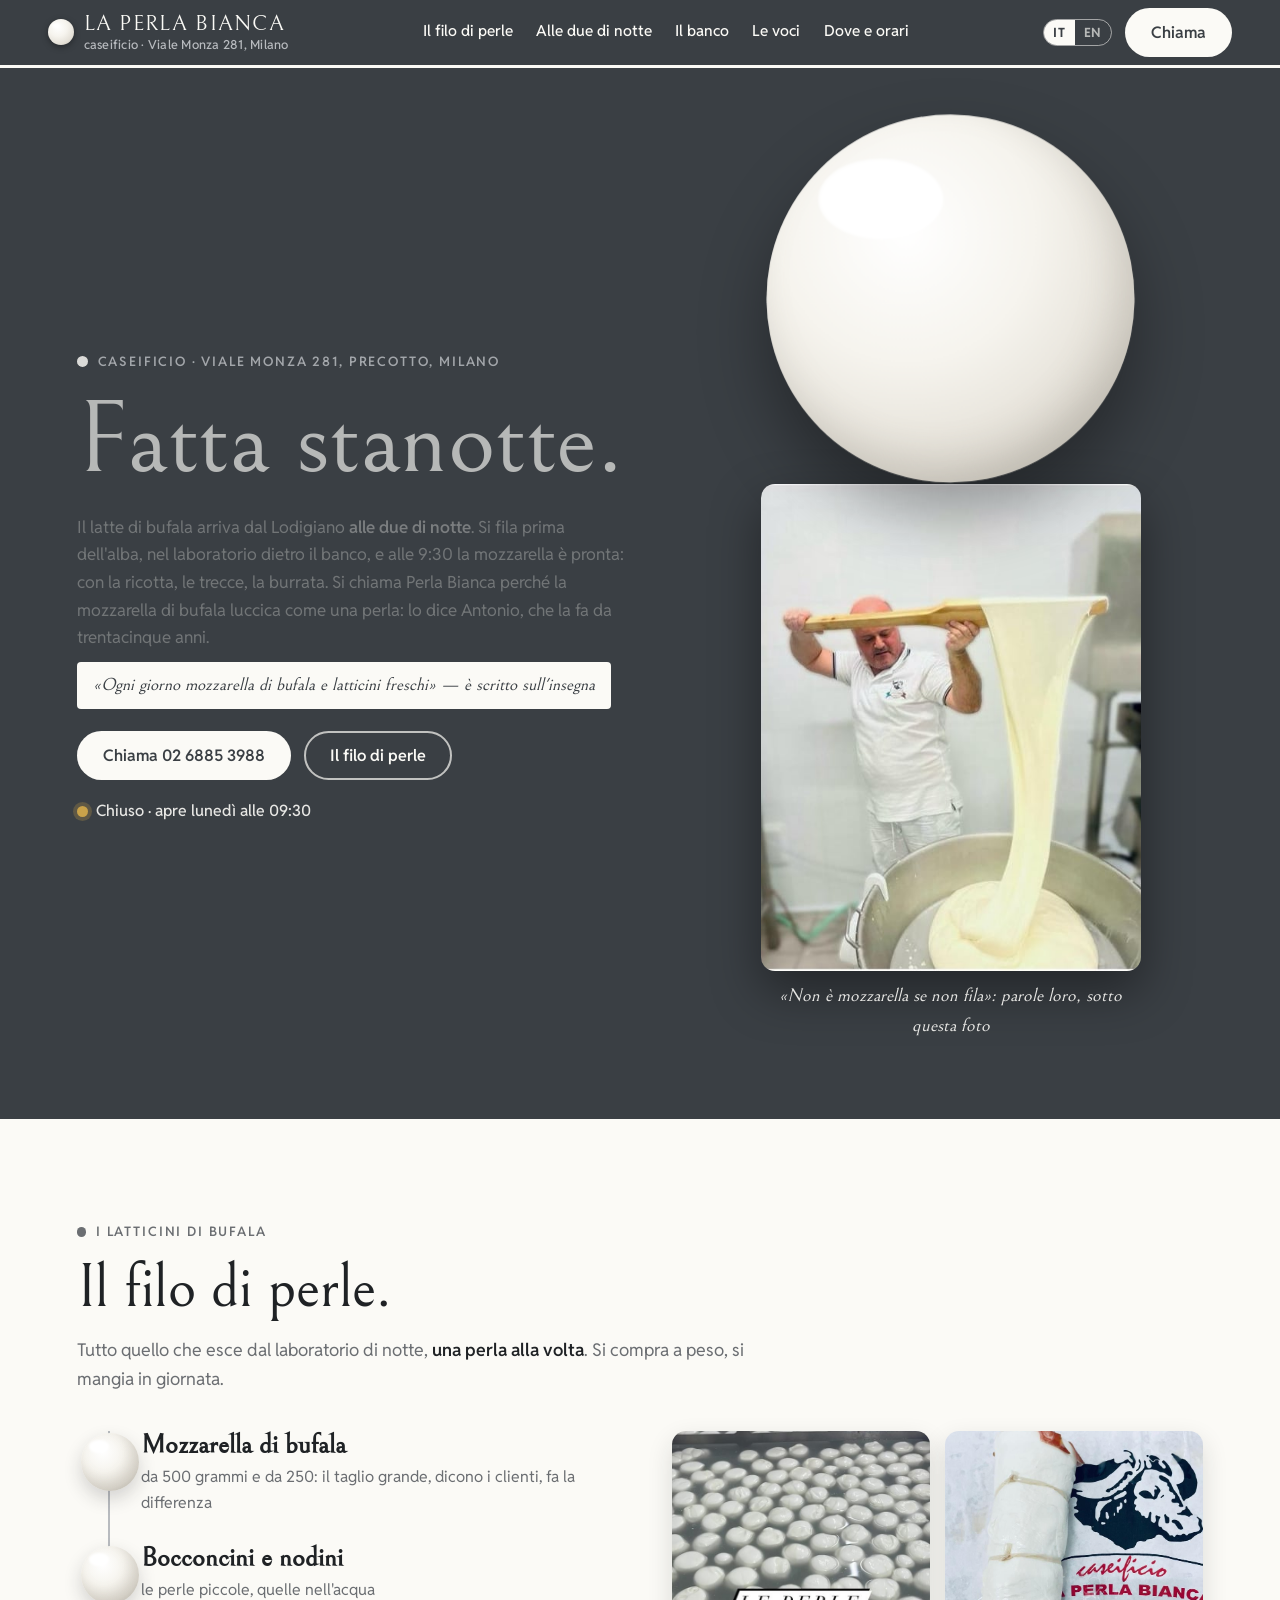
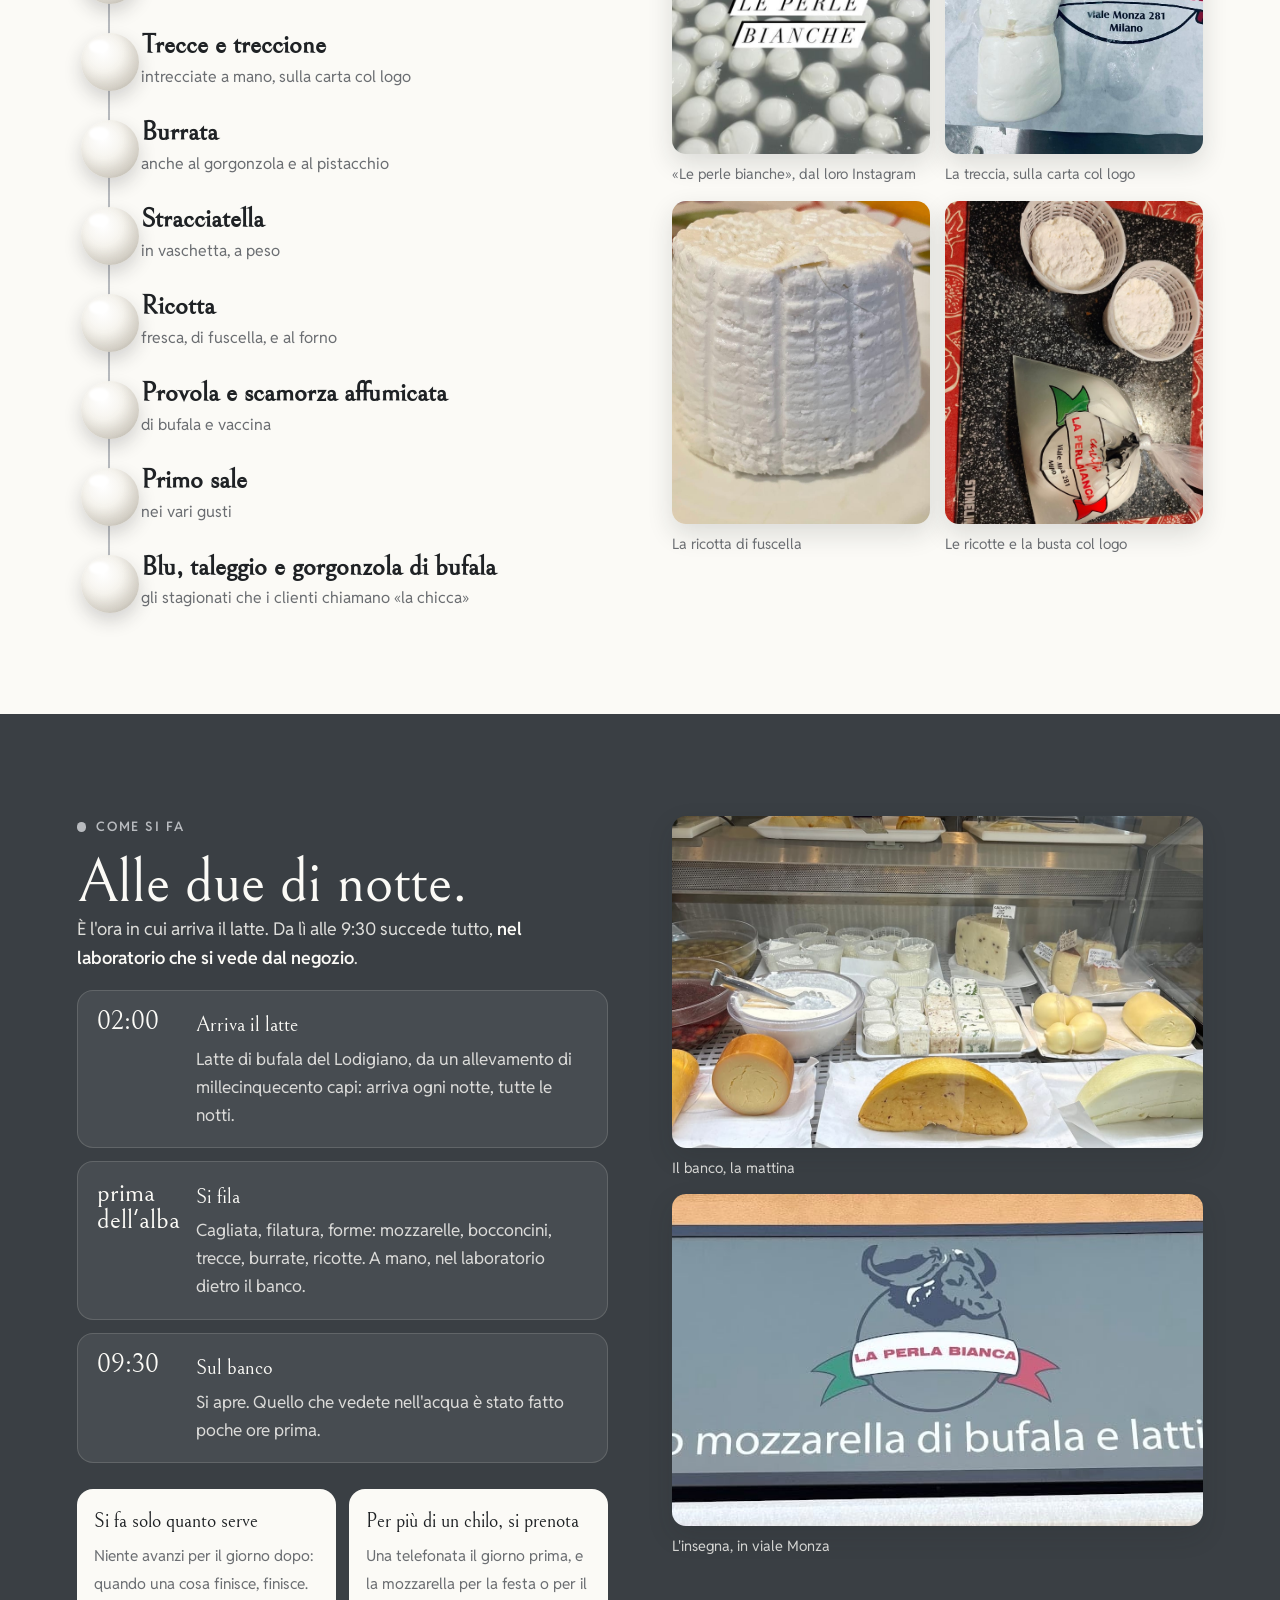
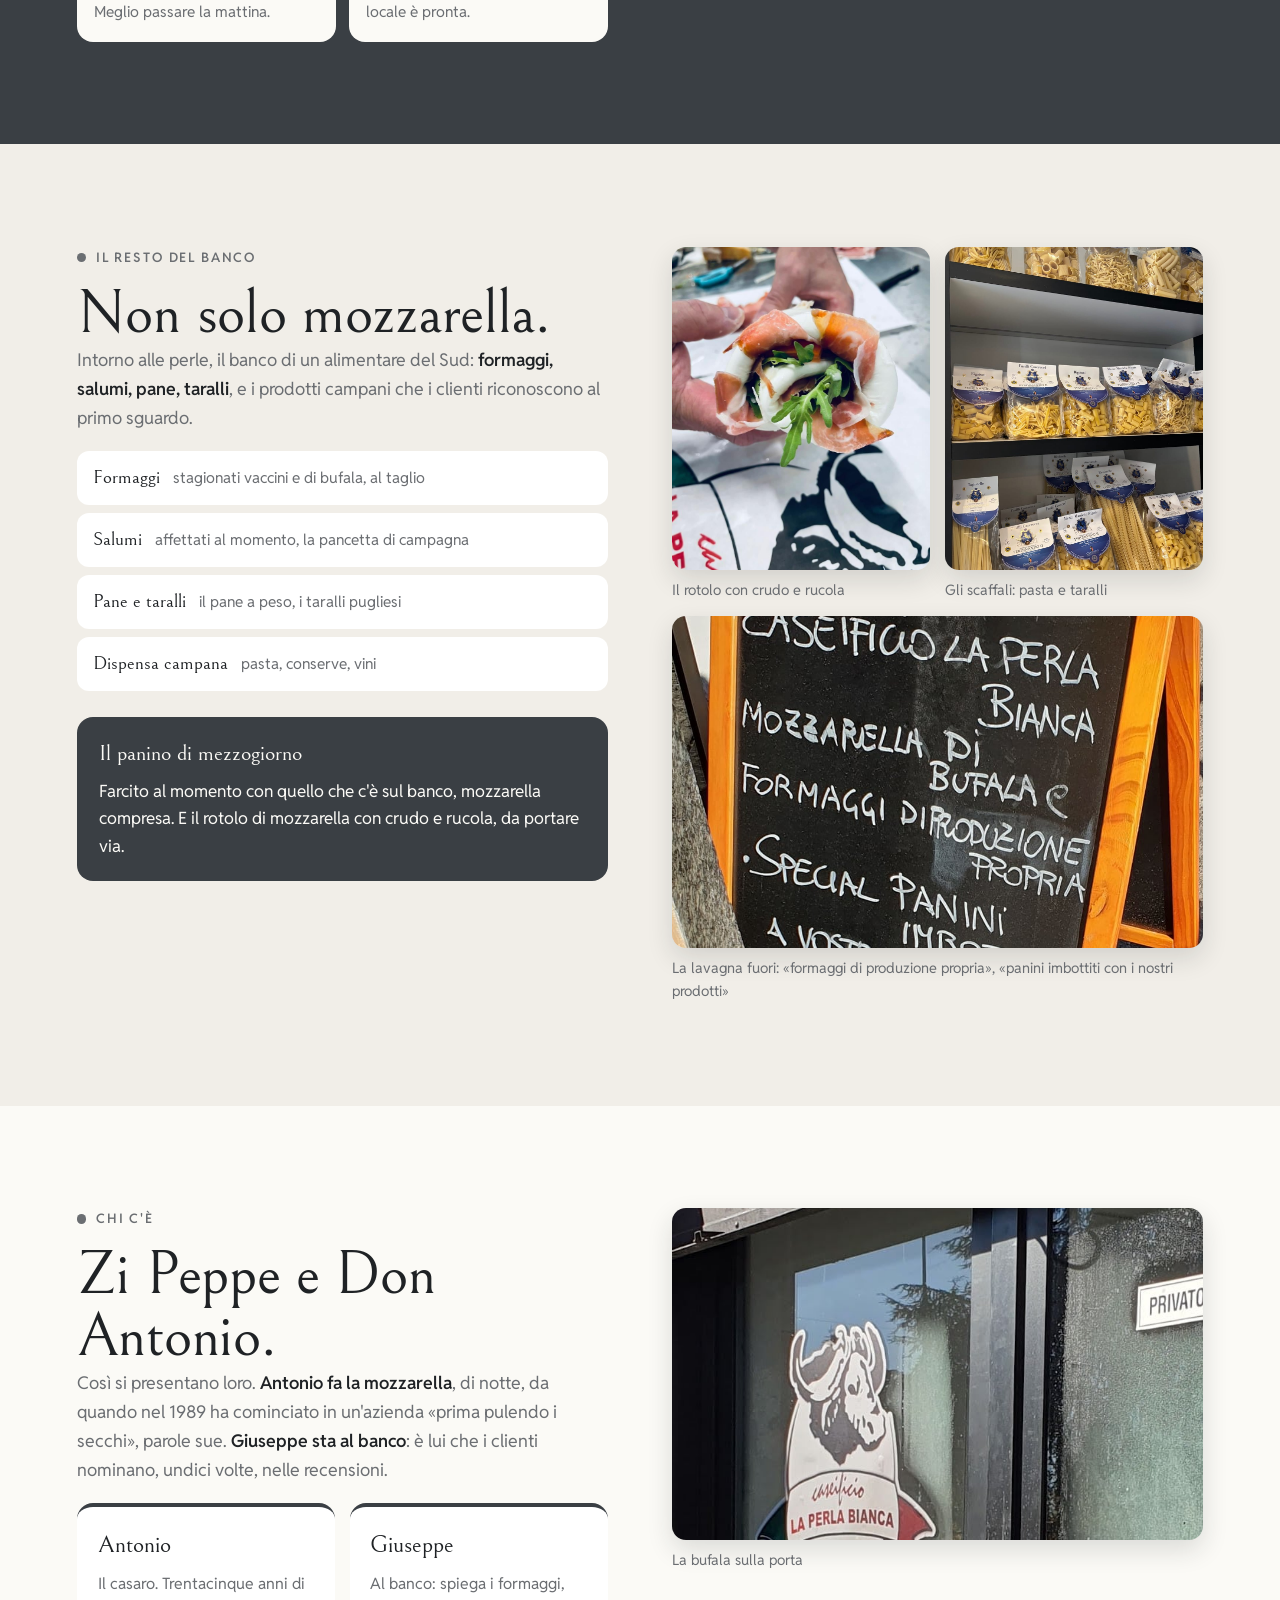
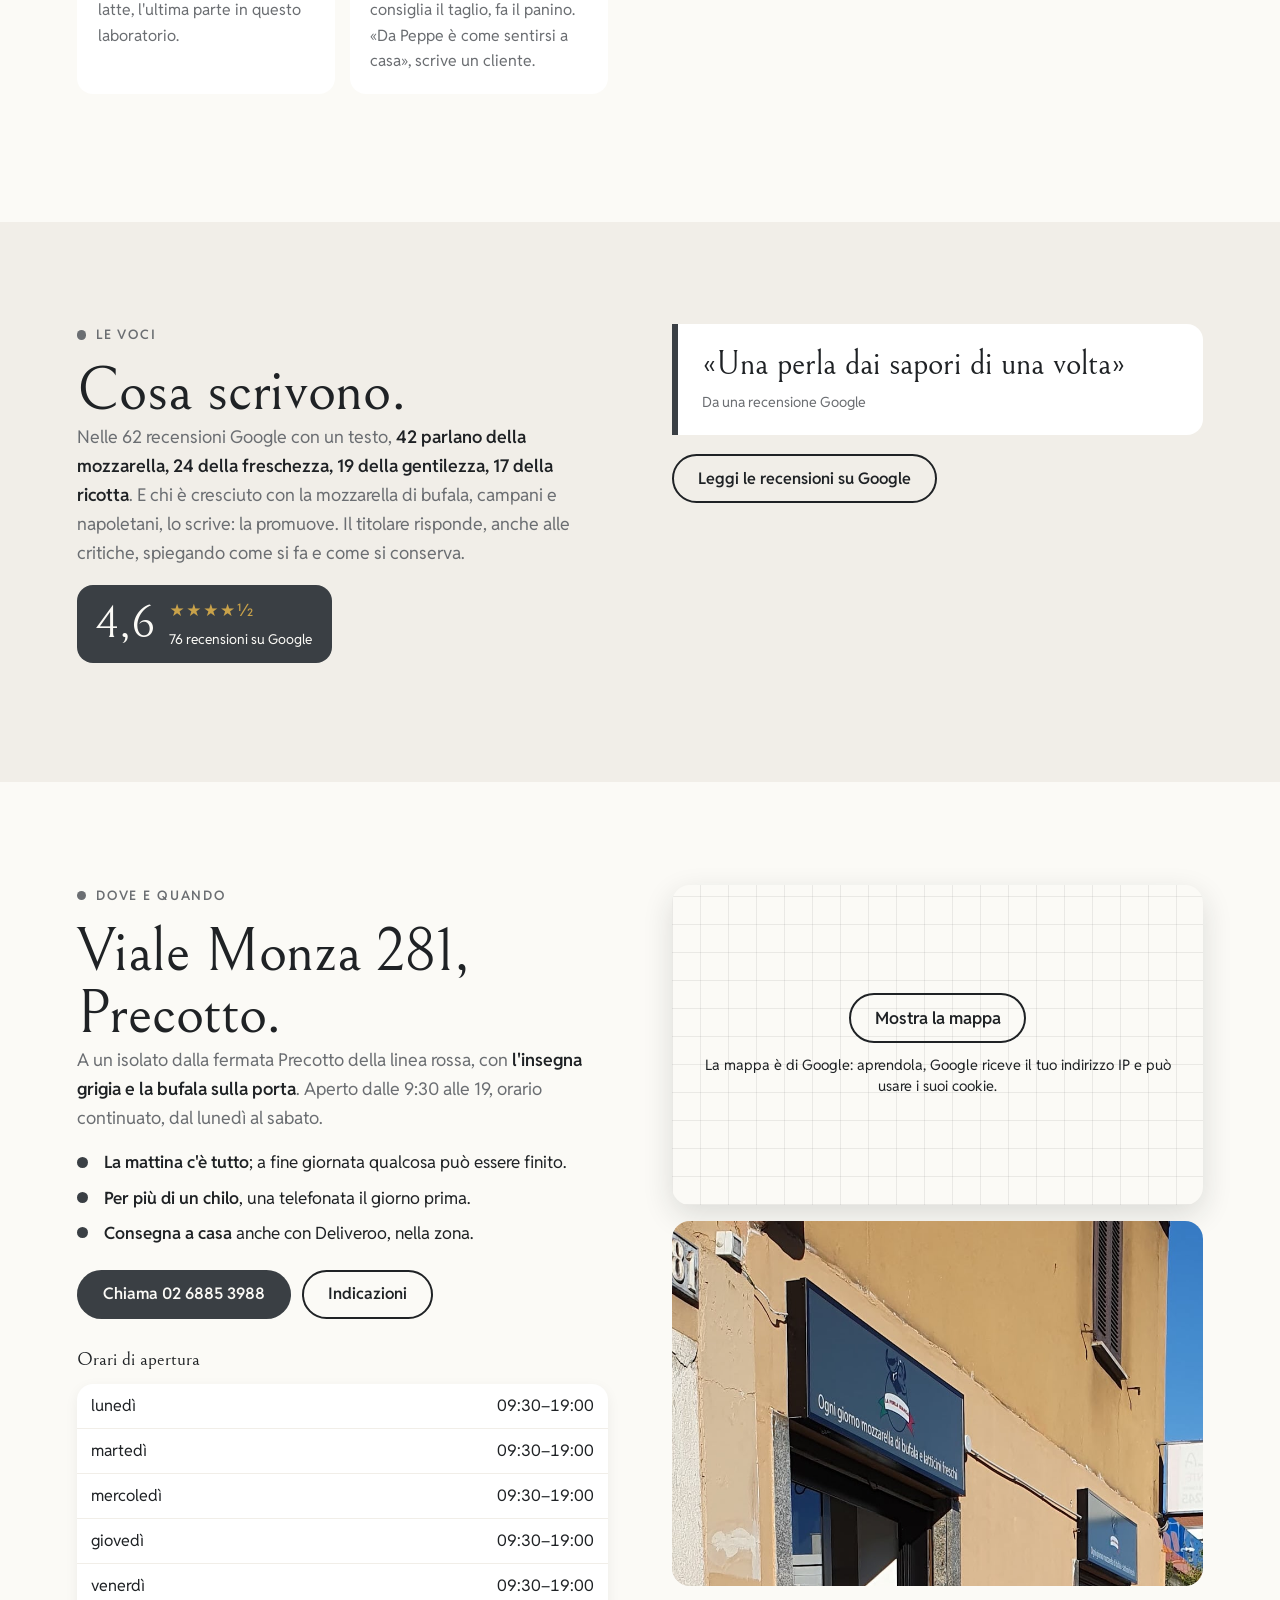
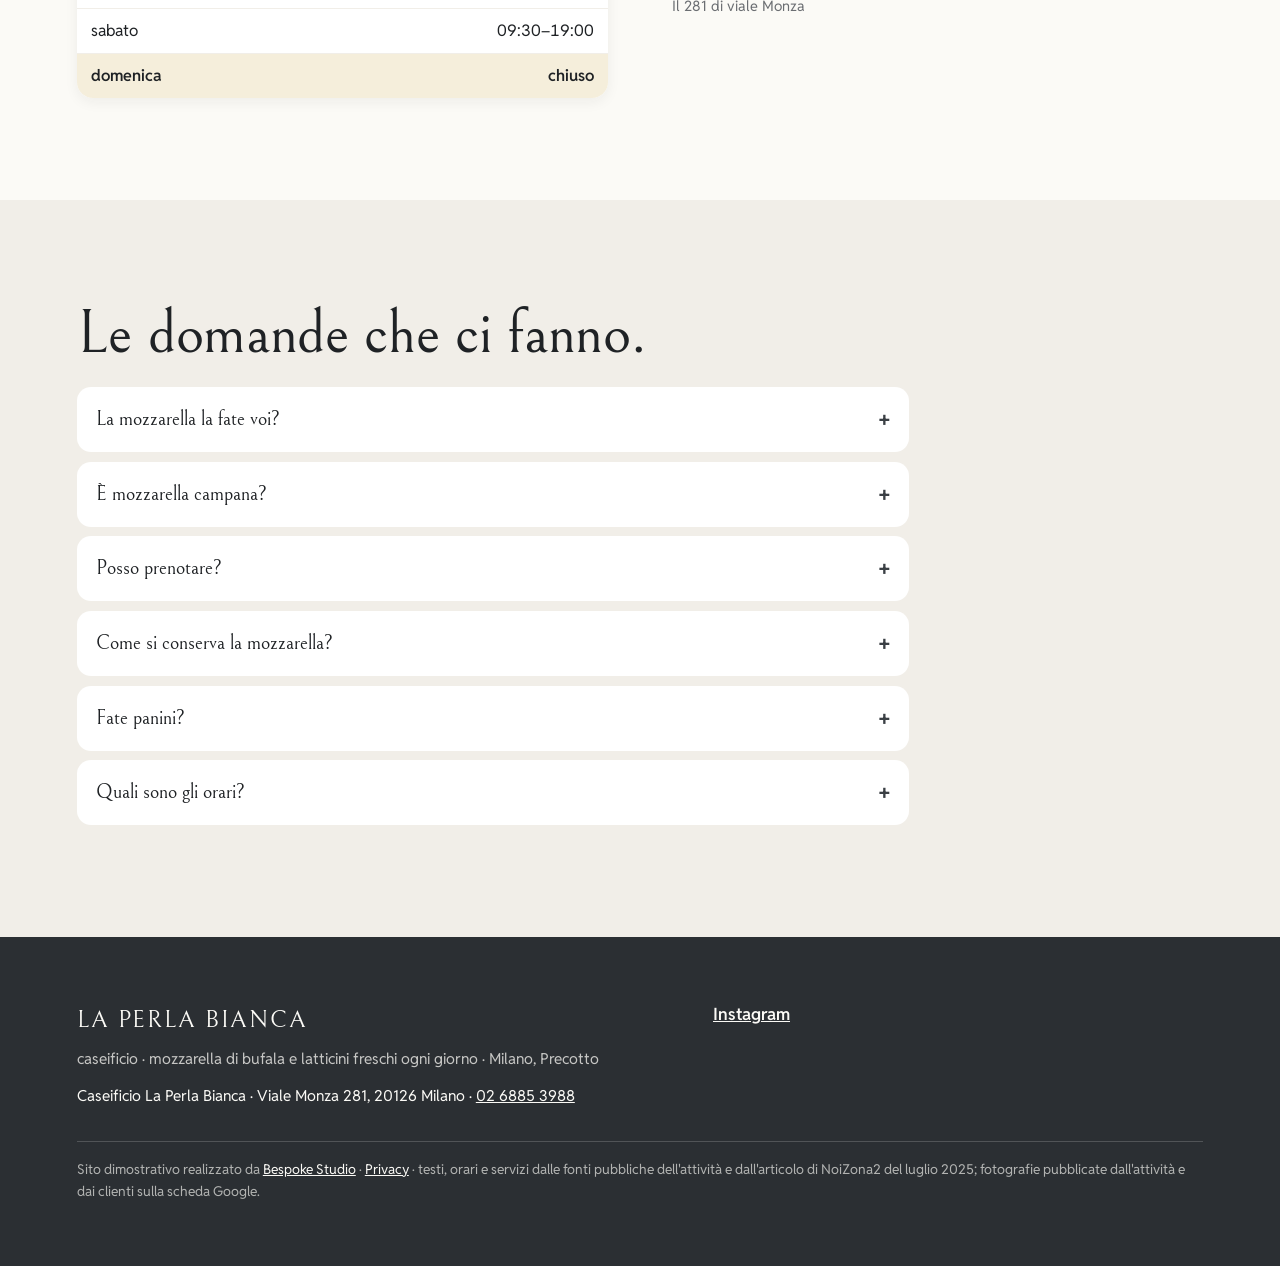
==== commit 82bb9f91: "Privacy e pulizia: caratteri sul sito, mappa al clic, informativa, noindex - caratteri copiati nel s" ====
--- a/index.html
+++ b/index.html
@@ -3,6 +3,7 @@
 <head>
 <meta charset="utf-8">
 <meta name="viewport" content="width=device-width, initial-scale=1">
+<meta name="robots" content="noindex">
 <title>Caseificio La Perla Bianca — mozzarella di bufala fatta ogni notte a Milano Precotto, Viale Monza 281</title>
 <meta name="description" content="Caseificio La Perla Bianca, Viale Monza 281 a Milano Precotto: mozzarella di bufala, bocconcini, trecce, burrata, stracciatella, ricotta, provola e scamorza fatte ogni notte con il latte di bufala del Lodigiano, e alle 9:30 sul banco. Formaggi, salumi, pane, taralli, panini farciti al momento. Tel 02 6885 3988.">
 <link rel="canonical" href="https://rotenzark.github.io/caseificio-la-perla-bianca/">
@@ -20,12 +21,43 @@
 <link rel="icon" href="img/favicon.svg" type="image/svg+xml">
 <link rel="icon" href="img/favicon-32.png" sizes="32x32" type="image/png">
 <link rel="apple-touch-icon" href="img/apple-touch-icon.png">
-<link rel="preconnect" href="https://fonts.googleapis.com">
-<link rel="preconnect" href="https://fonts.gstatic.com" crossorigin>
-<link href="https://fonts.googleapis.com/css2?family=Bellefair&family=Reddit+Sans:wght@400;500;600;700&display=swap" rel="stylesheet">
+<link rel="stylesheet" href="fonts/fonts.css?v=1">
 <link rel="stylesheet" href="css/styles.css?v=1">
 <script type="application/ld+json">
-{"@context":"https://schema.org","@type":"GroceryStore","name":"Caseificio La Perla Bianca","image":"https://rotenzark.github.io/caseificio-la-perla-bianca/img/og.jpg","url":"https://rotenzark.github.io/caseificio-la-perla-bianca/","telephone":"+390268853988","address":{"@type":"PostalAddress","streetAddress":"Viale Monza 281","addressLocality":"Milano","postalCode":"20126","addressRegion":"MI","addressCountry":"IT"},"openingHoursSpecification":[{"@type":"OpeningHoursSpecification","dayOfWeek":["Monday","Tuesday","Wednesday","Thursday","Friday","Saturday"],"opens":"09:30","closes":"19:00"}],"aggregateRating":{"@type":"AggregateRating","ratingValue":"4.6","reviewCount":"76"},"sameAs":["https://www.instagram.com/laperlabianca_milano/"]}
+{
+  "@context": "https://schema.org",
+  "@type": "GroceryStore",
+  "name": "Caseificio La Perla Bianca",
+  "image": "https://rotenzark.github.io/caseificio-la-perla-bianca/img/og.jpg",
+  "url": "https://rotenzark.github.io/caseificio-la-perla-bianca/",
+  "telephone": "+390268853988",
+  "address": {
+    "@type": "PostalAddress",
+    "streetAddress": "Viale Monza 281",
+    "addressLocality": "Milano",
+    "postalCode": "20126",
+    "addressRegion": "MI",
+    "addressCountry": "IT"
+  },
+  "openingHoursSpecification": [
+    {
+      "@type": "OpeningHoursSpecification",
+      "dayOfWeek": [
+        "Monday",
+        "Tuesday",
+        "Wednesday",
+        "Thursday",
+        "Friday",
+        "Saturday"
+      ],
+      "opens": "09:30",
+      "closes": "19:00"
+    }
+  ],
+  "sameAs": [
+    "https://www.instagram.com/laperlabianca_milano/"
+  ]
+}
 </script>
 <script type="application/ld+json">
 {"@context":"https://schema.org","@type":"FAQPage","mainEntity":[
@@ -242,7 +274,7 @@
     </div>
     <div>
       <figure class="mappa reveal" id="mappa">
-        <iframe title="Mappa: Caseificio La Perla Bianca, Viale Monza 281, Milano" data-i18n-title="d.mappa" src="https://www.google.com/maps?q=Caseificio+La+Perla+Bianca,+Viale+Monza+281,+20126+Milano&output=embed" loading="lazy" allowfullscreen referrerpolicy="no-referrer-when-downgrade"></iframe>
+        <div class="mappa-clic" data-mappa-clic style="--mappa-h: 320px"><template><iframe title="Mappa: Caseificio La Perla Bianca, Viale Monza 281, Milano" data-i18n-title="d.mappa" src="https://www.google.com/maps?q=Caseificio+La+Perla+Bianca,+Viale+Monza+281,+20126+Milano&output=embed" loading="lazy" allowfullscreen referrerpolicy="no-referrer-when-downgrade"></iframe></template><div class="mappa-clic__velo"><a class="mappa-clic__btn" href="https://www.google.com/maps/search/?api=1&query=Caseificio+La+Perla+Bianca+Viale+Monza+281+Milano" target="_blank" rel="noopener">Mostra la mappa</a><p class="mappa-clic__nota">La mappa è di Google: aprendola, Google riceve il tuo indirizzo IP e può usare i suoi cookie.</p></div></div>
       </figure>
       <figure class="dove__foto reveal">
         <img src="img/ingresso.jpg" alt="L'ingresso del caseificio in viale Monza con il numero civico 281 e l'insegna sopra la porta" width="960" height="853" data-i18n-alt="d.alt">
@@ -272,7 +304,7 @@
     <p class="piede__d" data-i18n="piede.d">Caseificio La Perla Bianca · Viale Monza 281, 20126 Milano · <a href="tel:+390268853988">02 6885 3988</a></p>
   </div>
   <p class="piede__soc"><a href="https://www.instagram.com/laperlabianca_milano/" target="_blank" rel="noopener">Instagram</a></p>
-  <p class="piede__b" data-i18n="piede.b">Sito dimostrativo realizzato da <a href="https://bespokestud.io" target="_blank" rel="noopener">Bespoke Studio</a> · testi, orari e servizi dalle fonti pubbliche dell'attività e dall'articolo di NoiZona2 del luglio 2025; fotografie pubblicate dall'attività e dai clienti sulla scheda Google.</p>
+  <p class="piede__b" data-i18n="piede.b">Sito dimostrativo realizzato da <a href="https://bespokestud.io" target="_blank" rel="noopener">Bespoke Studio</a> · <a href="privacy.html">Privacy</a> · testi, orari e servizi dalle fonti pubbliche dell'attività e dall'articolo di NoiZona2 del luglio 2025; fotografie pubblicate dall'attività e dai clienti sulla scheda Google.</p>
 </footer>
 
 <div class="barra" id="actionBar">
@@ -290,5 +322,6 @@
 <script src="https://cdn.jsdelivr.net/npm/gsap@3.12.5/dist/gsap.min.js"></script>
 <script src="https://cdn.jsdelivr.net/npm/gsap@3.12.5/dist/ScrollTrigger.min.js"></script>
 <script src="js/main.js?v=1"></script>
+<script src="js/mappa-clic.js?v=1" defer></script>
 </body>
 </html>
--- a/fonts/fonts.css
+++ b/fonts/fonts.css
@@ -0,0 +1,136 @@
+/* Caratteri ospitati sul sito: nessuna richiesta a Google Fonts o Fontshare (giro privacy 1/10/2026). Licenze in LICENSE.txt. */
+/* hebrew */
+@font-face {
+  font-family: 'Bellefair';
+  font-style: normal;
+  font-weight: 400;
+  font-display: swap;
+  src: url(bellefair-v15-kJExBuYY6AAuhiXUxG1N-vo3lOc.woff2) format('woff2');
+  unicode-range: U+0307-0308, U+0590-05FF, U+200C-2010, U+20AA, U+25CC, U+FB1D-FB4F;
+}
+/* latin-ext */
+@font-face {
+  font-family: 'Bellefair';
+  font-style: normal;
+  font-weight: 400;
+  font-display: swap;
+  src: url(bellefair-v15-kJExBuYY6AAuhiXUxG1N9vo3lOc.woff2) format('woff2');
+  unicode-range: U+0100-02BA, U+02BD-02C5, U+02C7-02CC, U+02CE-02D7, U+02DD-02FF, U+0304, U+0308, U+0329, U+1D00-1DBF, U+1E00-1E9F, U+1EF2-1EFF, U+2020, U+20A0-20AB, U+20AD-20C0, U+2113, U+2C60-2C7F, U+A720-A7FF;
+}
+/* latin */
+@font-face {
+  font-family: 'Bellefair';
+  font-style: normal;
+  font-weight: 400;
+  font-display: swap;
+  src: url(bellefair-v15-kJExBuYY6AAuhiXUxG1N-Po3.woff2) format('woff2');
+  unicode-range: U+0000-00FF, U+0131, U+0152-0153, U+02BB-02BC, U+02C6, U+02DA, U+02DC, U+0304, U+0308, U+0329, U+2000-206F, U+20AC, U+2122, U+2191, U+2193, U+2212, U+2215, U+FEFF, U+FFFD;
+}
+/* vietnamese */
+@font-face {
+  font-family: 'Reddit Sans';
+  font-style: normal;
+  font-weight: 400;
+  font-display: swap;
+  src: url(redditsans-v6-EYq3maFOxq1T_-ETdN7EKQNke5av2g.woff2) format('woff2');
+  unicode-range: U+0102-0103, U+0110-0111, U+0128-0129, U+0168-0169, U+01A0-01A1, U+01AF-01B0, U+0300-0301, U+0303-0304, U+0308-0309, U+0323, U+0329, U+1EA0-1EF9, U+20AB;
+}
+/* latin-ext */
+@font-face {
+  font-family: 'Reddit Sans';
+  font-style: normal;
+  font-weight: 400;
+  font-display: swap;
+  src: url(redditsans-v6-EYq3maFOxq1T_-ETdN7EKQNle5av2g.woff2) format('woff2');
+  unicode-range: U+0100-02BA, U+02BD-02C5, U+02C7-02CC, U+02CE-02D7, U+02DD-02FF, U+0304, U+0308, U+0329, U+1D00-1DBF, U+1E00-1E9F, U+1EF2-1EFF, U+2020, U+20A0-20AB, U+20AD-20C0, U+2113, U+2C60-2C7F, U+A720-A7FF;
+}
+/* latin */
+@font-face {
+  font-family: 'Reddit Sans';
+  font-style: normal;
+  font-weight: 400;
+  font-display: swap;
+  src: url(redditsans-v6-EYq3maFOxq1T_-ETdN7EKQNre5Y.woff2) format('woff2');
+  unicode-range: U+0000-00FF, U+0131, U+0152-0153, U+02BB-02BC, U+02C6, U+02DA, U+02DC, U+0304, U+0308, U+0329, U+2000-206F, U+20AC, U+2122, U+2191, U+2193, U+2212, U+2215, U+FEFF, U+FFFD;
+}
+/* vietnamese */
+@font-face {
+  font-family: 'Reddit Sans';
+  font-style: normal;
+  font-weight: 500;
+  font-display: swap;
+  src: url(redditsans-v6-EYq3maFOxq1T_-ETdN7EKQNke5av2g.woff2) format('woff2');
+  unicode-range: U+0102-0103, U+0110-0111, U+0128-0129, U+0168-0169, U+01A0-01A1, U+01AF-01B0, U+0300-0301, U+0303-0304, U+0308-0309, U+0323, U+0329, U+1EA0-1EF9, U+20AB;
+}
+/* latin-ext */
+@font-face {
+  font-family: 'Reddit Sans';
+  font-style: normal;
+  font-weight: 500;
+  font-display: swap;
+  src: url(redditsans-v6-EYq3maFOxq1T_-ETdN7EKQNle5av2g.woff2) format('woff2');
+  unicode-range: U+0100-02BA, U+02BD-02C5, U+02C7-02CC, U+02CE-02D7, U+02DD-02FF, U+0304, U+0308, U+0329, U+1D00-1DBF, U+1E00-1E9F, U+1EF2-1EFF, U+2020, U+20A0-20AB, U+20AD-20C0, U+2113, U+2C60-2C7F, U+A720-A7FF;
+}
+/* latin */
+@font-face {
+  font-family: 'Reddit Sans';
+  font-style: normal;
+  font-weight: 500;
+  font-display: swap;
+  src: url(redditsans-v6-EYq3maFOxq1T_-ETdN7EKQNre5Y.woff2) format('woff2');
+  unicode-range: U+0000-00FF, U+0131, U+0152-0153, U+02BB-02BC, U+02C6, U+02DA, U+02DC, U+0304, U+0308, U+0329, U+2000-206F, U+20AC, U+2122, U+2191, U+2193, U+2212, U+2215, U+FEFF, U+FFFD;
+}
+/* vietnamese */
+@font-face {
+  font-family: 'Reddit Sans';
+  font-style: normal;
+  font-weight: 600;
+  font-display: swap;
+  src: url(redditsans-v6-EYq3maFOxq1T_-ETdN7EKQNke5av2g.woff2) format('woff2');
+  unicode-range: U+0102-0103, U+0110-0111, U+0128-0129, U+0168-0169, U+01A0-01A1, U+01AF-01B0, U+0300-0301, U+0303-0304, U+0308-0309, U+0323, U+0329, U+1EA0-1EF9, U+20AB;
+}
+/* latin-ext */
+@font-face {
+  font-family: 'Reddit Sans';
+  font-style: normal;
+  font-weight: 600;
+  font-display: swap;
+  src: url(redditsans-v6-EYq3maFOxq1T_-ETdN7EKQNle5av2g.woff2) format('woff2');
+  unicode-range: U+0100-02BA, U+02BD-02C5, U+02C7-02CC, U+02CE-02D7, U+02DD-02FF, U+0304, U+0308, U+0329, U+1D00-1DBF, U+1E00-1E9F, U+1EF2-1EFF, U+2020, U+20A0-20AB, U+20AD-20C0, U+2113, U+2C60-2C7F, U+A720-A7FF;
+}
+/* latin */
+@font-face {
+  font-family: 'Reddit Sans';
+  font-style: normal;
+  font-weight: 600;
+  font-display: swap;
+  src: url(redditsans-v6-EYq3maFOxq1T_-ETdN7EKQNre5Y.woff2) format('woff2');
+  unicode-range: U+0000-00FF, U+0131, U+0152-0153, U+02BB-02BC, U+02C6, U+02DA, U+02DC, U+0304, U+0308, U+0329, U+2000-206F, U+20AC, U+2122, U+2191, U+2193, U+2212, U+2215, U+FEFF, U+FFFD;
+}
+/* vietnamese */
+@font-face {
+  font-family: 'Reddit Sans';
+  font-style: normal;
+  font-weight: 700;
+  font-display: swap;
+  src: url(redditsans-v6-EYq3maFOxq1T_-ETdN7EKQNke5av2g.woff2) format('woff2');
+  unicode-range: U+0102-0103, U+0110-0111, U+0128-0129, U+0168-0169, U+01A0-01A1, U+01AF-01B0, U+0300-0301, U+0303-0304, U+0308-0309, U+0323, U+0329, U+1EA0-1EF9, U+20AB;
+}
+/* latin-ext */
+@font-face {
+  font-family: 'Reddit Sans';
+  font-style: normal;
+  font-weight: 700;
+  font-display: swap;
+  src: url(redditsans-v6-EYq3maFOxq1T_-ETdN7EKQNle5av2g.woff2) format('woff2');
+  unicode-range: U+0100-02BA, U+02BD-02C5, U+02C7-02CC, U+02CE-02D7, U+02DD-02FF, U+0304, U+0308, U+0329, U+1D00-1DBF, U+1E00-1E9F, U+1EF2-1EFF, U+2020, U+20A0-20AB, U+20AD-20C0, U+2113, U+2C60-2C7F, U+A720-A7FF;
+}
+/* latin */
+@font-face {
+  font-family: 'Reddit Sans';
+  font-style: normal;
+  font-weight: 700;
+  font-display: swap;
+  src: url(redditsans-v6-EYq3maFOxq1T_-ETdN7EKQNre5Y.woff2) format('woff2');
+  unicode-range: U+0000-00FF, U+0131, U+0152-0153, U+02BB-02BC, U+02C6, U+02DA, U+02DC, U+0304, U+0308, U+0329, U+2000-206F, U+20AC, U+2122, U+2191, U+2193, U+2212, U+2215, U+FEFF, U+FFFD;
+}
--- a/css/styles.css
+++ b/css/styles.css
@@ -260,3 +260,12 @@
   .js .reveal{opacity:1;transform:none;transition:none}
   .bottone,.shot img{transition:none}
 }
+
+/*MAPPACLIC*/
+/* la mappa Google si carica solo al clic (giro privacy 1/10/2026) */
+.mappa-clic { display: flex; align-items: center; justify-content: center; width: 100%; height: 100%; min-height: var(--mappa-h, 320px); box-sizing: border-box; padding: 24px; text-align: center; background: repeating-linear-gradient(0deg, rgba(127, 127, 127, 0.14) 0 1px, transparent 1px 28px), repeating-linear-gradient(90deg, rgba(127, 127, 127, 0.14) 0 1px, transparent 1px 28px); }
+.mappa-clic__velo { display: flex; flex-direction: column; align-items: center; gap: 12px; max-width: 32em; }
+.mappa-clic__btn { display: inline-block; padding: 0.75em 1.4em; border: 2px solid currentColor; border-radius: 999px; color: inherit; font: inherit; font-weight: 600; line-height: 1.2; text-decoration: none; background: transparent; cursor: pointer; }
+.mappa-clic__btn:hover, .mappa-clic__btn:focus-visible { text-decoration: underline; }
+.mappa-clic__nota { margin: 0; font-size: 0.85em; line-height: 1.45; }
+/*/MAPPACLIC*/
